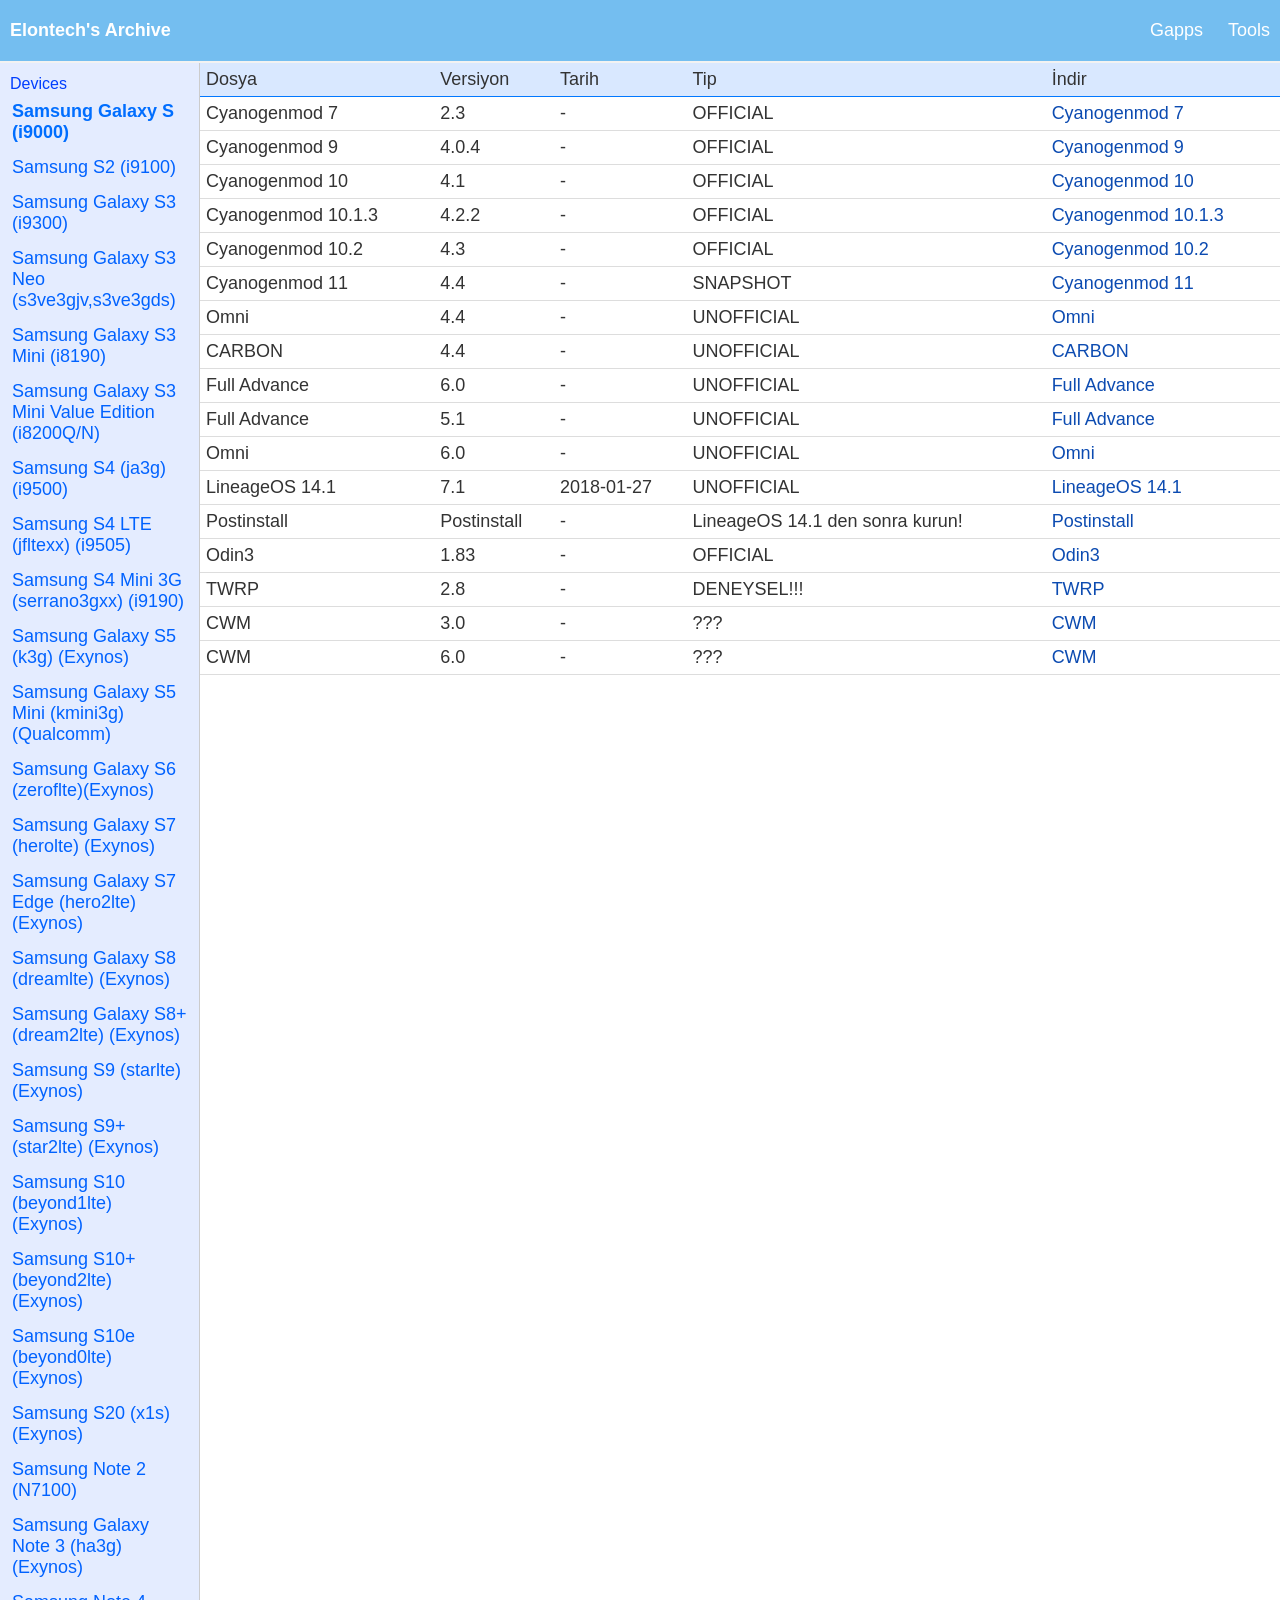
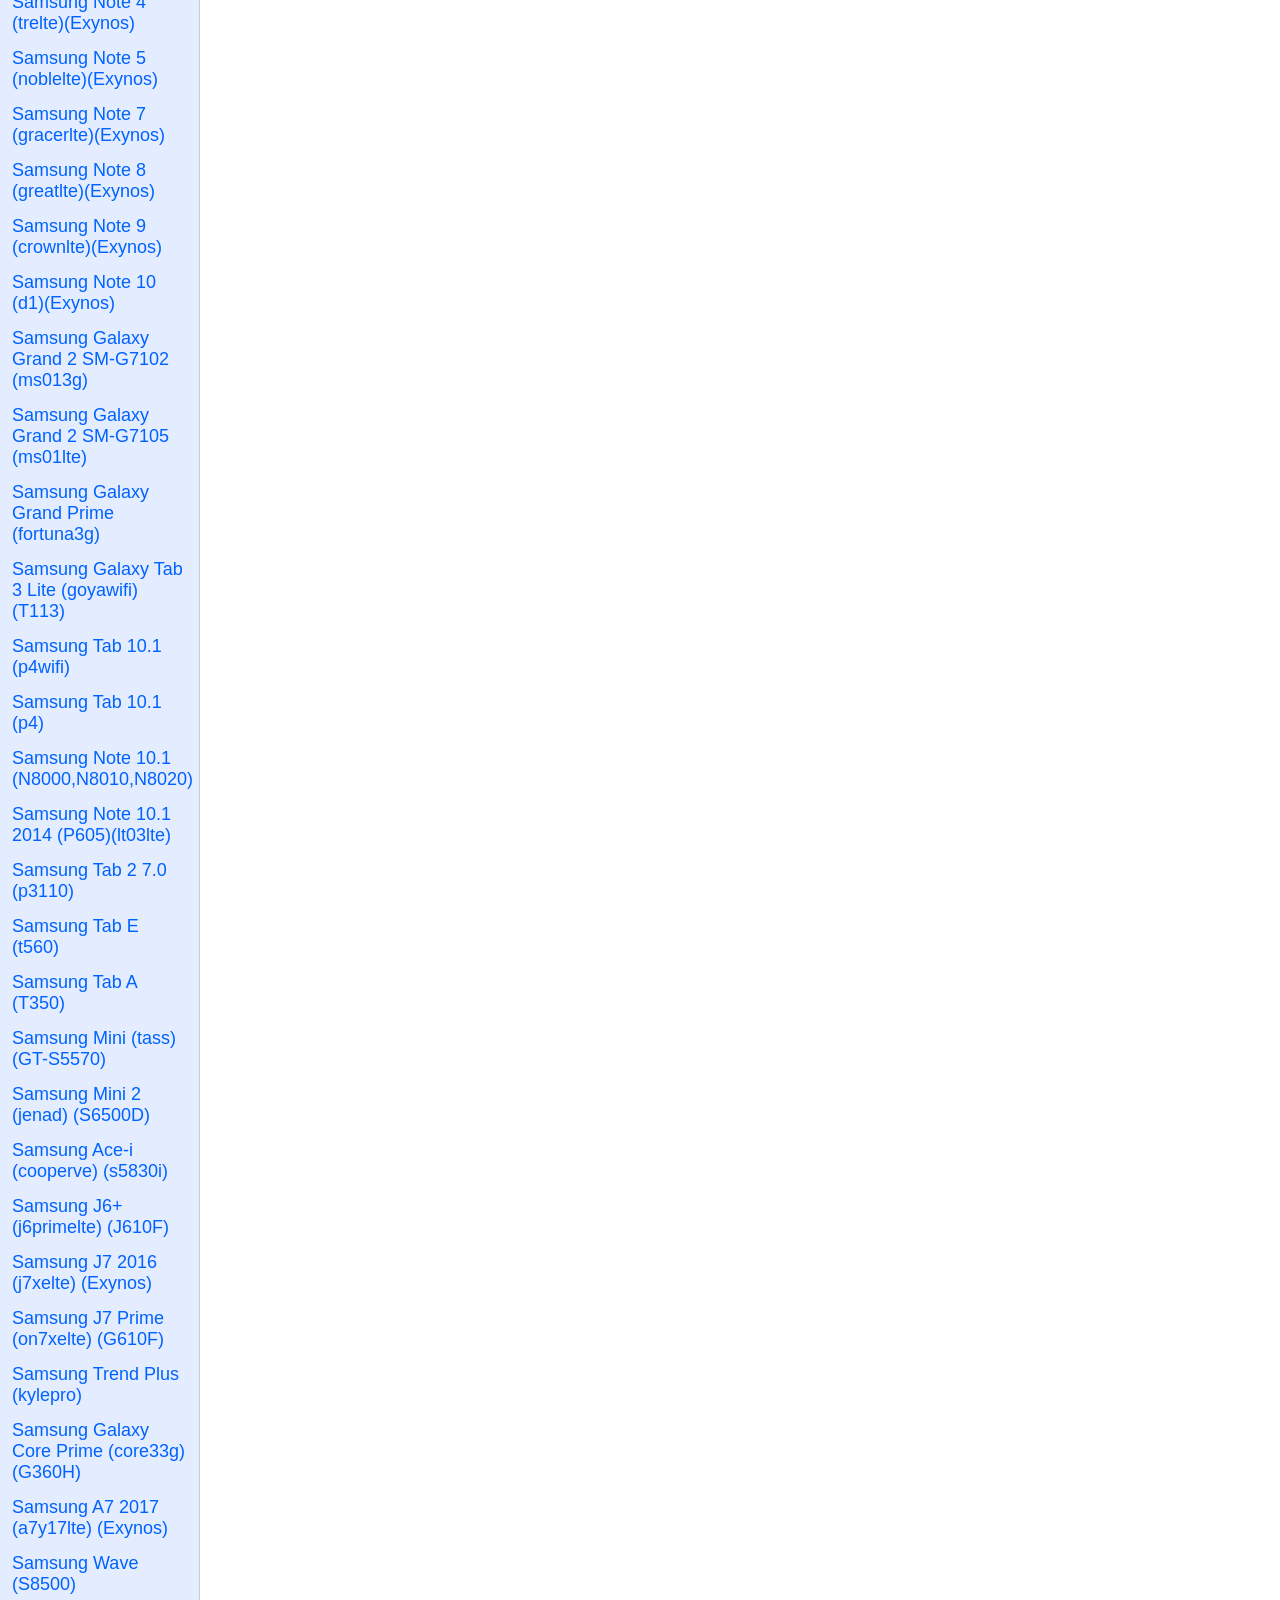
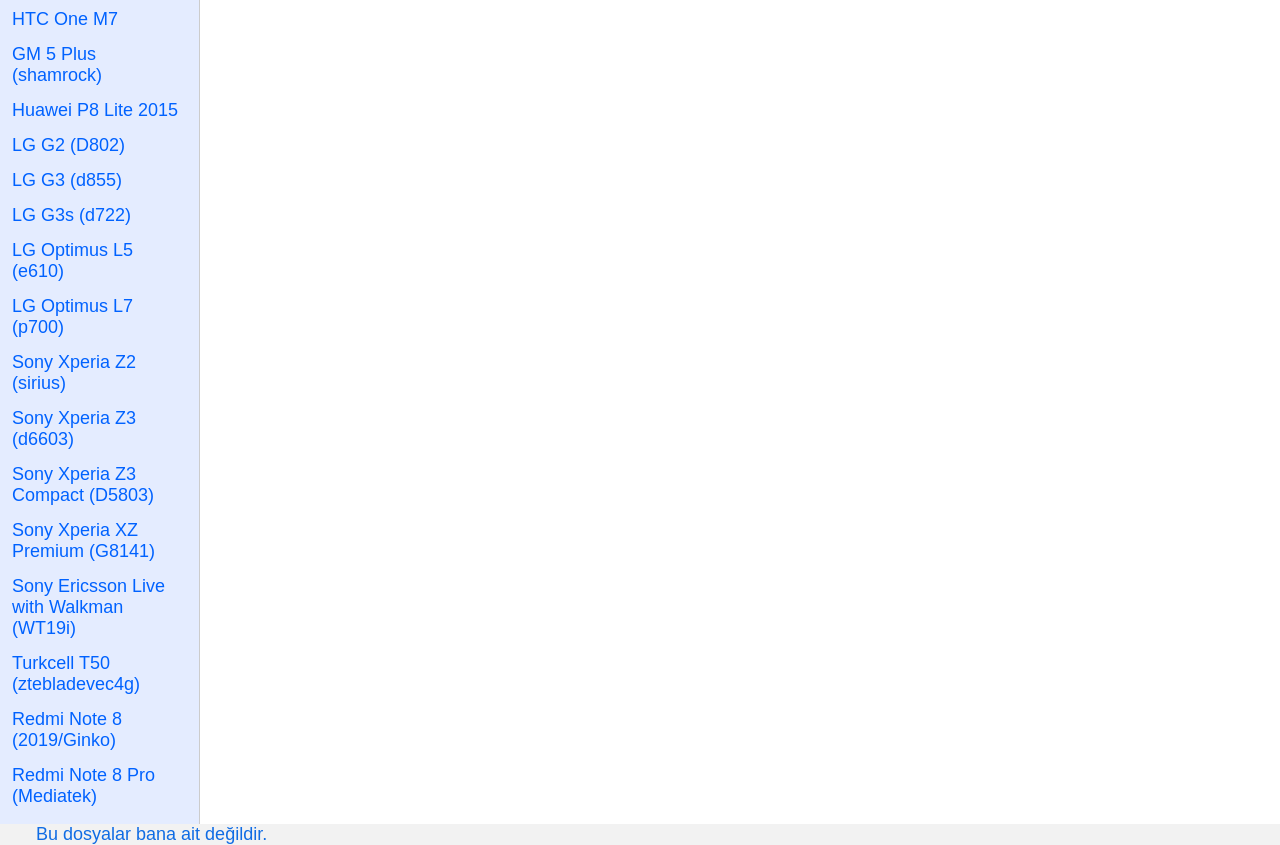
==== index.html @ 611fa275 "Add files via upload" ====
<!DOCTYPE html>
<html lang="en">
<head>
  <meta charset="UTF-8">
  <title>Elontech's archive
  </title>
  <link rel="stylesheet" href="style.css">
</head>
<body>
<style>
body {
    margin: 0;
}
* {
    margin: 0;
    padding: 0;
    box-sizing: border-box;
}
.navbar {
    top: 0;
    background: #74bef0;
    padding: 20px 10px;
    display: flex;
    justify-content: space-between;
    align-items: center;
}

.navbar a {
    color: white;
    text-decoration: none;
    margin-left: 20px;
}

.navbar a:hover {
    color: #049fec;
}

.content {
    padding: 1px;
}
</style>
</head>

<body>

<div class="navbar">
    <div><strong class="logo">Elontech's Archive</strong></div>
    <div>
        <a href="https://app.mediafire.com/folder/uhsy3rrp8yvwx">Gapps</a>
        <a href="https://app.mediafire.com/folder/s58ye2eeu71y4">Tools</a>
    </div>
</div>

<div class="content">
   
    <p style="height:0px"></p>
</div>
<div class="wrapper">

  <aside class="sidebar">
    

    <font size="3" color="#003eff">Devices</font>
    <ul id="deviceList"></ul>
  </aside>

  <main class="main">
    <table class="romtable">
      <thead>
        <tr>
          <th>Dosya</th>
          <th>Versiyon</th>
          <th>Tarih</th>
          <th>Tip</th>
          <th>İndir</th>
          
        </tr>
        
      </thead>
      <tbody id="romTable"></tbody>
      
    </table>
      
  </main>

</div>
<p style="margin-left: 2em; color: rgb(16, 108, 228);">Bu dosyalar bana ait değildir.</p>
<script src="data.js"></script>
<script src="script.js"></script>


</body>

</html>
---- style.css ----
body {
  margin: 0;
  background: #f2f2f2;
  font-family: s BlinkMacSystemFont, 'Segoe UI', Roboto, Oxygen, Ubuntu, Cantarell, 'Open Sans', 'Helvetica Neue', sans-serif, sans-serif;
  font-size: 18px;
  color: #333;
}

.logo {
    color: #ffffff;   /* istediğin renk */
}

.wrapper {
  display: flex;
  min-height: 122vh;
}

.sidebar {
  width: 200px;
  background: #e4ecff;
  border-right: 1px solid #ccc;
  padding: 10px;
}

.sidebar-title {
  font-size: 14px;
  font-weight: bold;
  margin-bottom: 15px;
  color: #444;
}

.sidebar ul {
  list-style: none;
  padding: 0;
  margin: 0;
}

.sidebar li {
  padding: 7px 2px;
  cursor: pointer;
  color: #0062ff;
}

.sidebar li:hover {
  text-decoration: underline;
}

.sidebar li.active {
  font-weight: bold;
  color: #006eff;
}

.main {
  flex: 122;
  padding: 0px;
  background: #fff;
}

.romtable {
  width: 100%;
  border-collapse: collapse;
}


.romtable th {
  background: #d9e8ff;
  font-weight: normal;
  text-align: left;
  padding: 6px;
  border-bottom: 1px solid #0278ff;
}

.romtable td {
  padding: 6px;
  border-bottom: 1px solid #ddd;
  vertical-align: top;
}

.download {
  color: #0c4bb1;
  text-decoration: none;
}

.download:hover {
  text-decoration: underline;
}
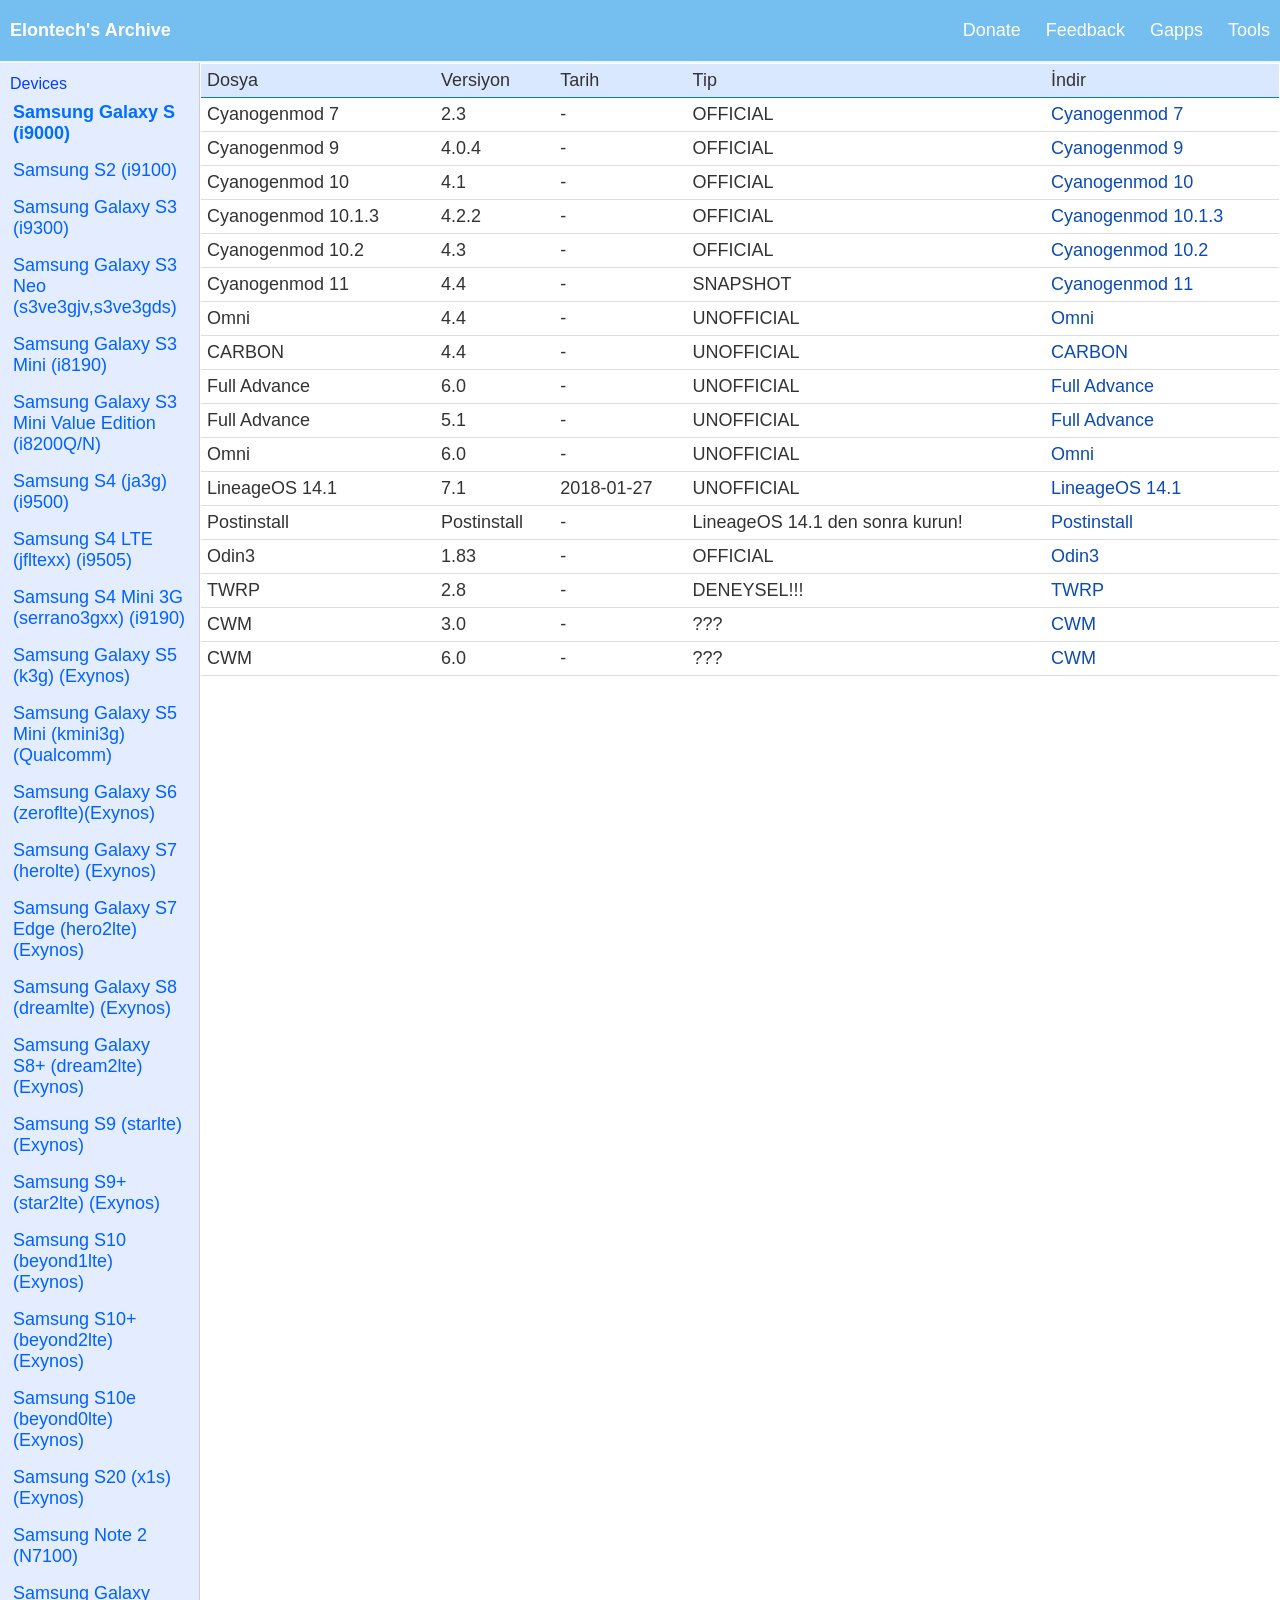
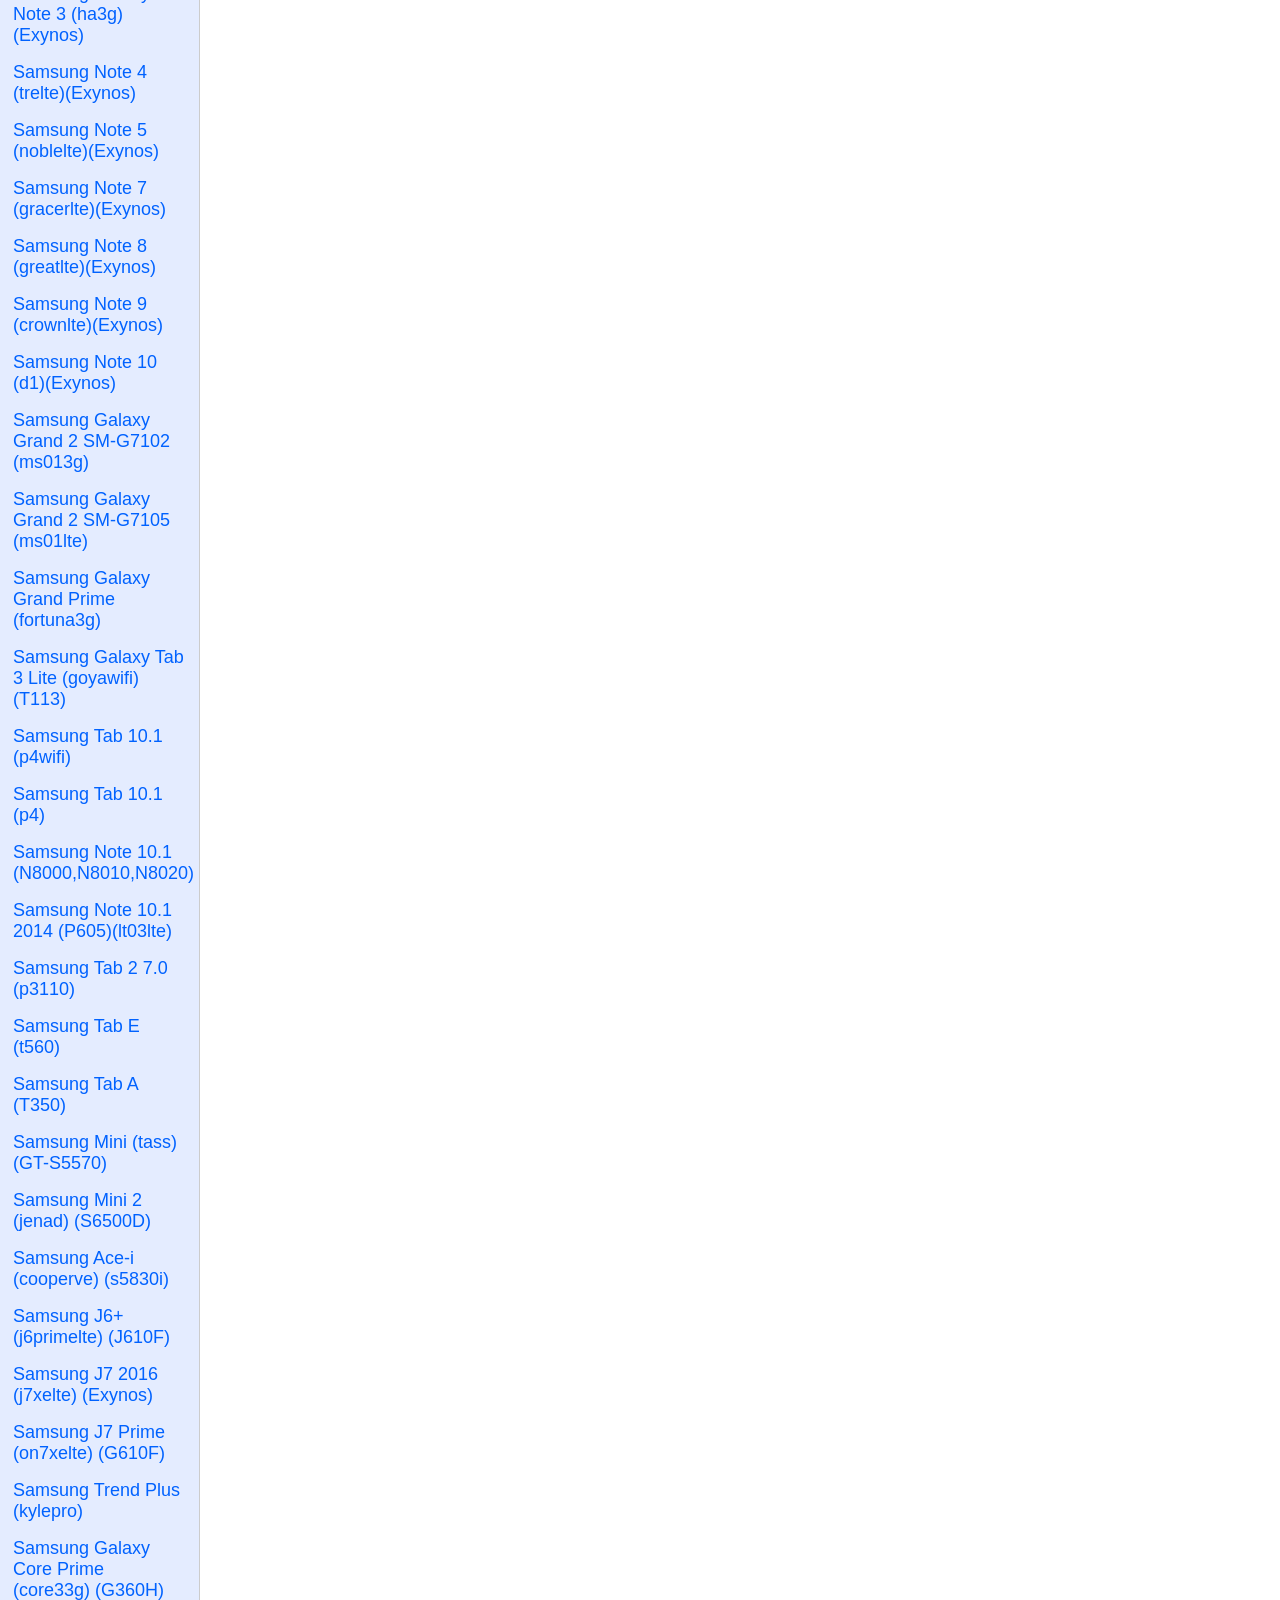
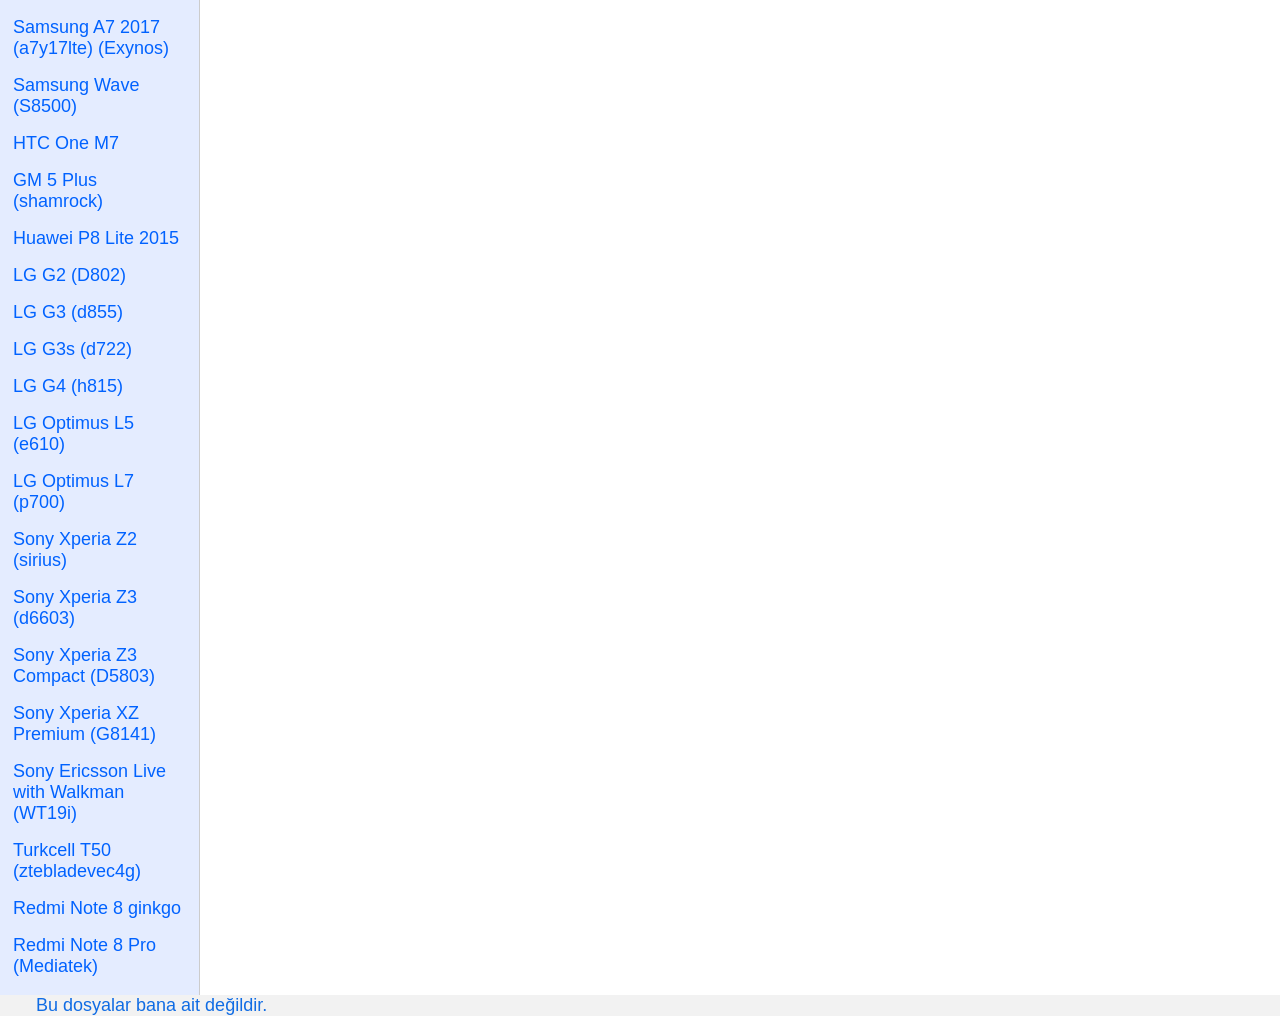
==== commit 6b5aef6b: "Add files via upload" ====
--- a/index.html
+++ b/index.html
@@ -46,6 +46,8 @@
 <div class="navbar">
     <div><strong class="logo">Elontech's Archive</strong></div>
     <div>
+        <a href="https://buymeacoffee.com/tmmbakke">Donate</a>
+        <a href="direct.html">Feedback</a>
         <a href="https://app.mediafire.com/folder/uhsy3rrp8yvwx">Gapps</a>
         <a href="https://app.mediafire.com/folder/s58ye2eeu71y4">Tools</a>
     </div>
--- a/style.css
+++ b/style.css
@@ -36,10 +36,11 @@
 }
 
 .sidebar li {
-  padding: 7px 2px;
+  padding: 8px 3px;
   cursor: pointer;
   color: #0062ff;
 }
+
 
 .sidebar li:hover {
   text-decoration: underline;
@@ -52,7 +53,7 @@
 
 .main {
   flex: 122;
-  padding: 0px;
+  padding: 1px;
   background: #fff;
 }
 
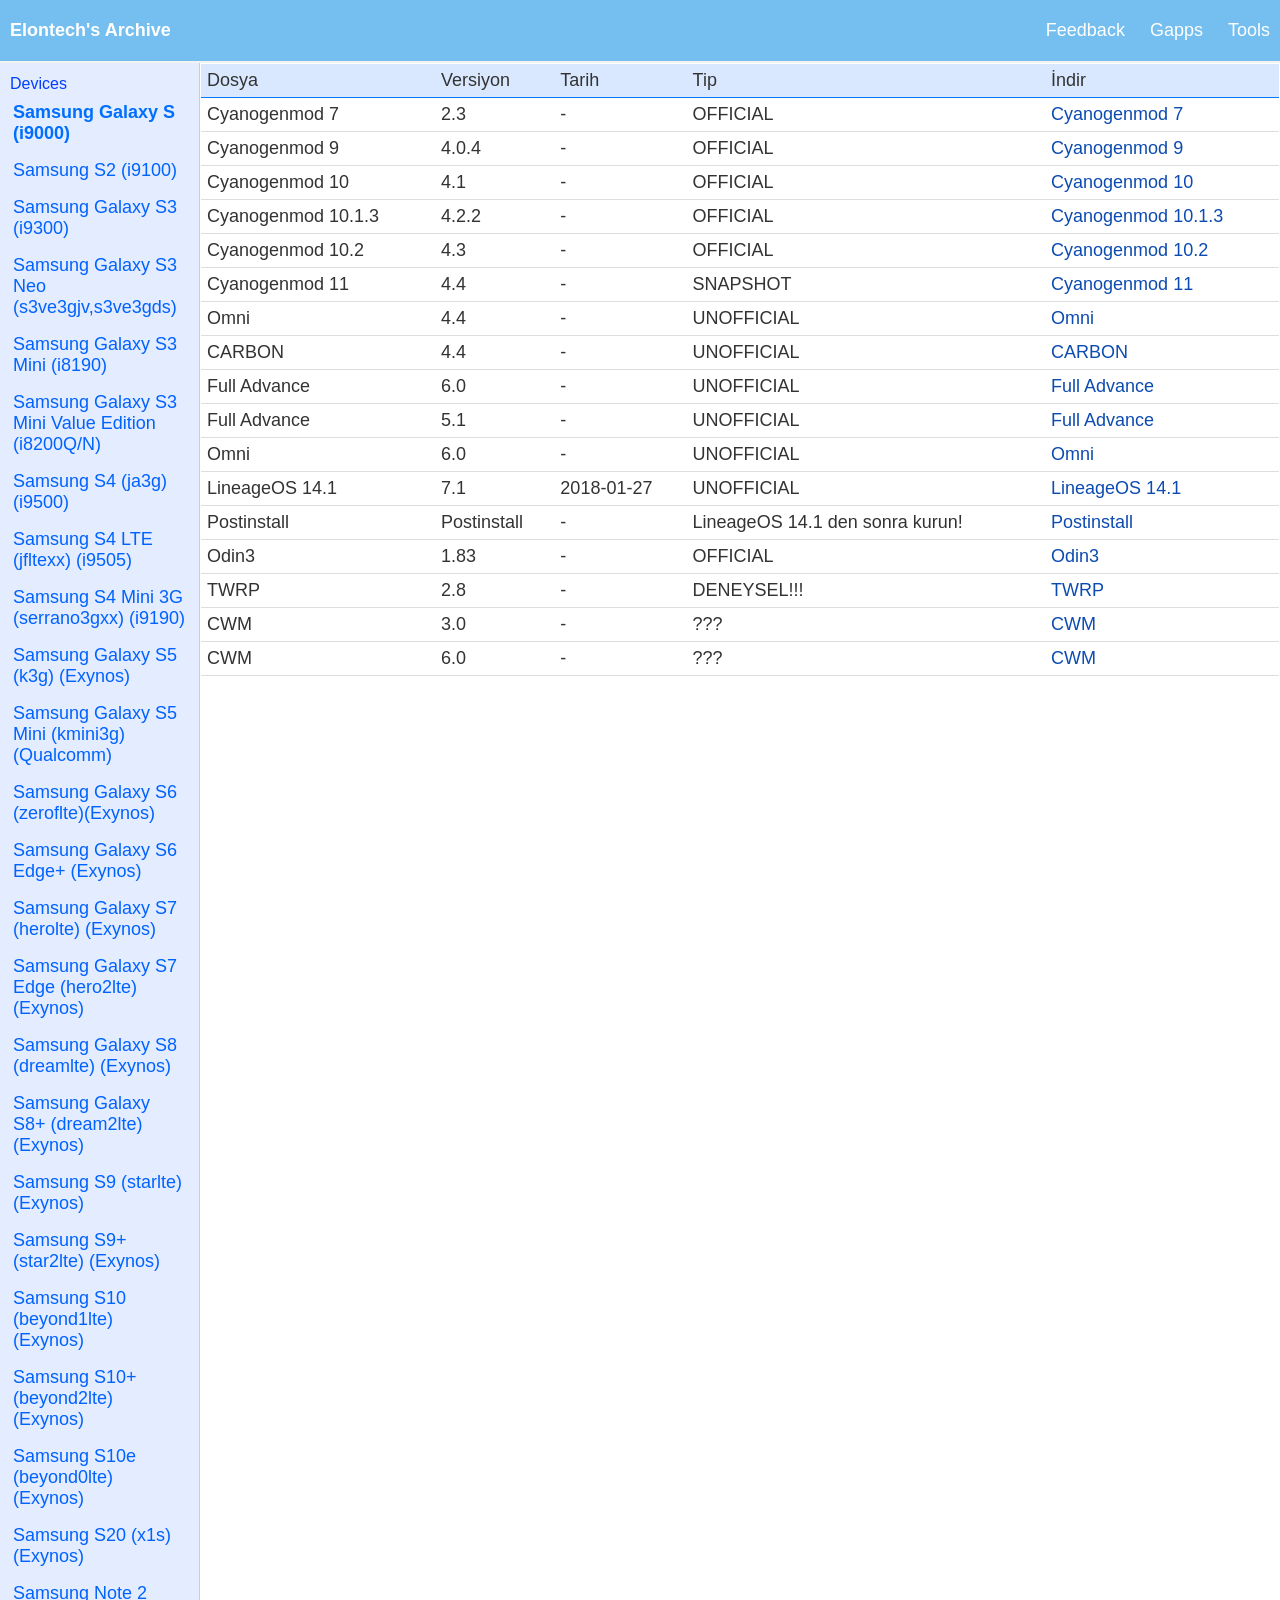
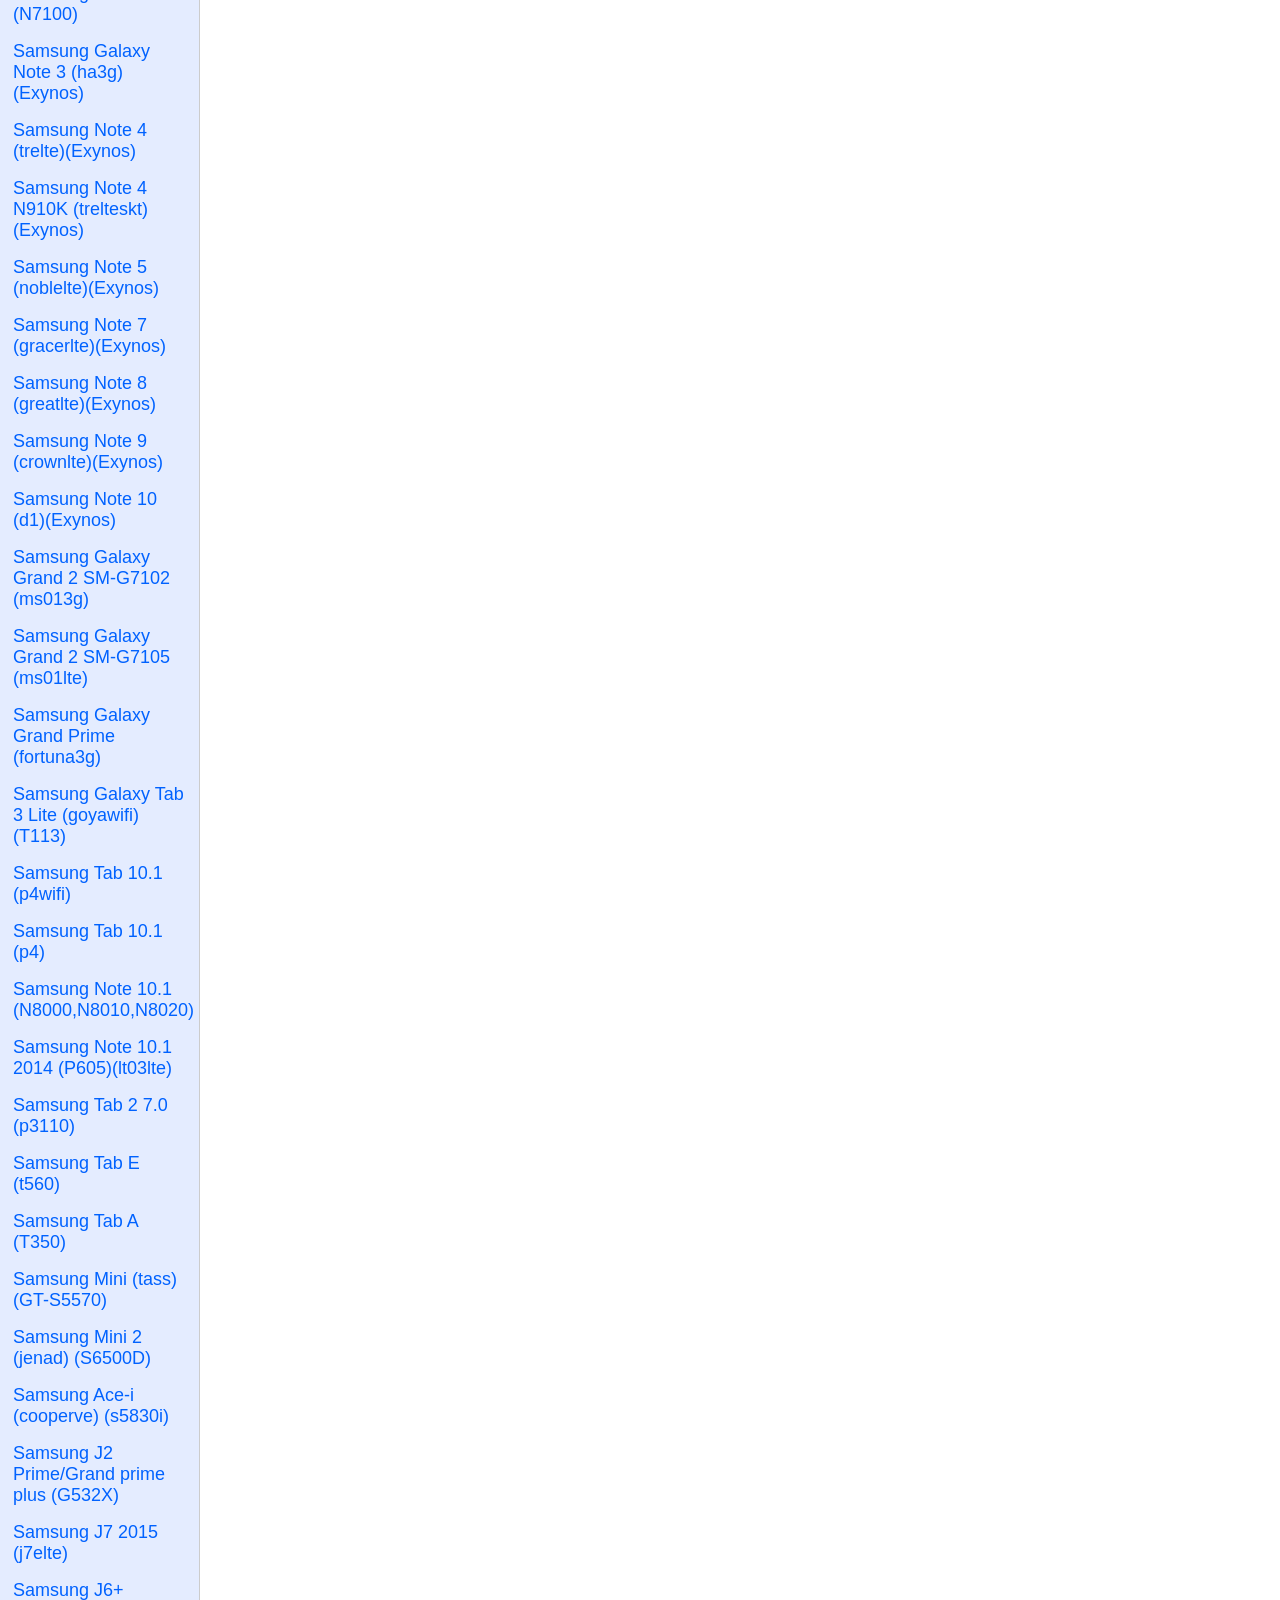
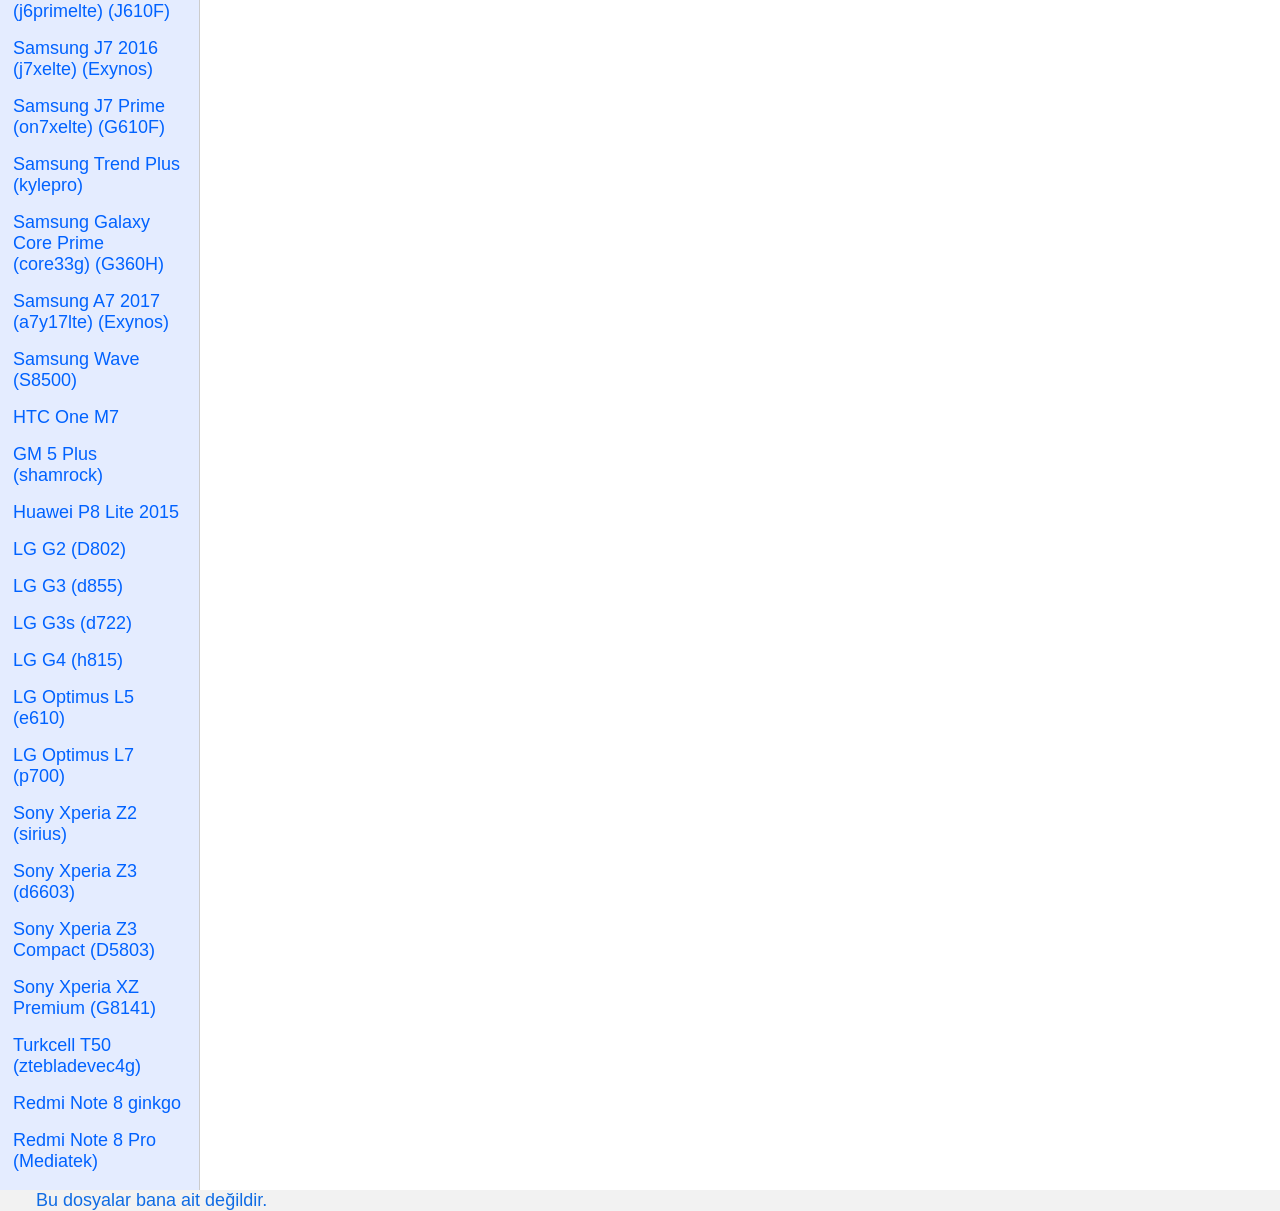
==== commit d986bea7: "Add files via upload" ====
--- a/index.html
+++ b/index.html
@@ -46,7 +46,6 @@
 <div class="navbar">
     <div><strong class="logo">Elontech's Archive</strong></div>
     <div>
-        <a href="https://buymeacoffee.com/tmmbakke">Donate</a>
         <a href="direct.html">Feedback</a>
         <a href="https://app.mediafire.com/folder/uhsy3rrp8yvwx">Gapps</a>
         <a href="https://app.mediafire.com/folder/s58ye2eeu71y4">Tools</a>
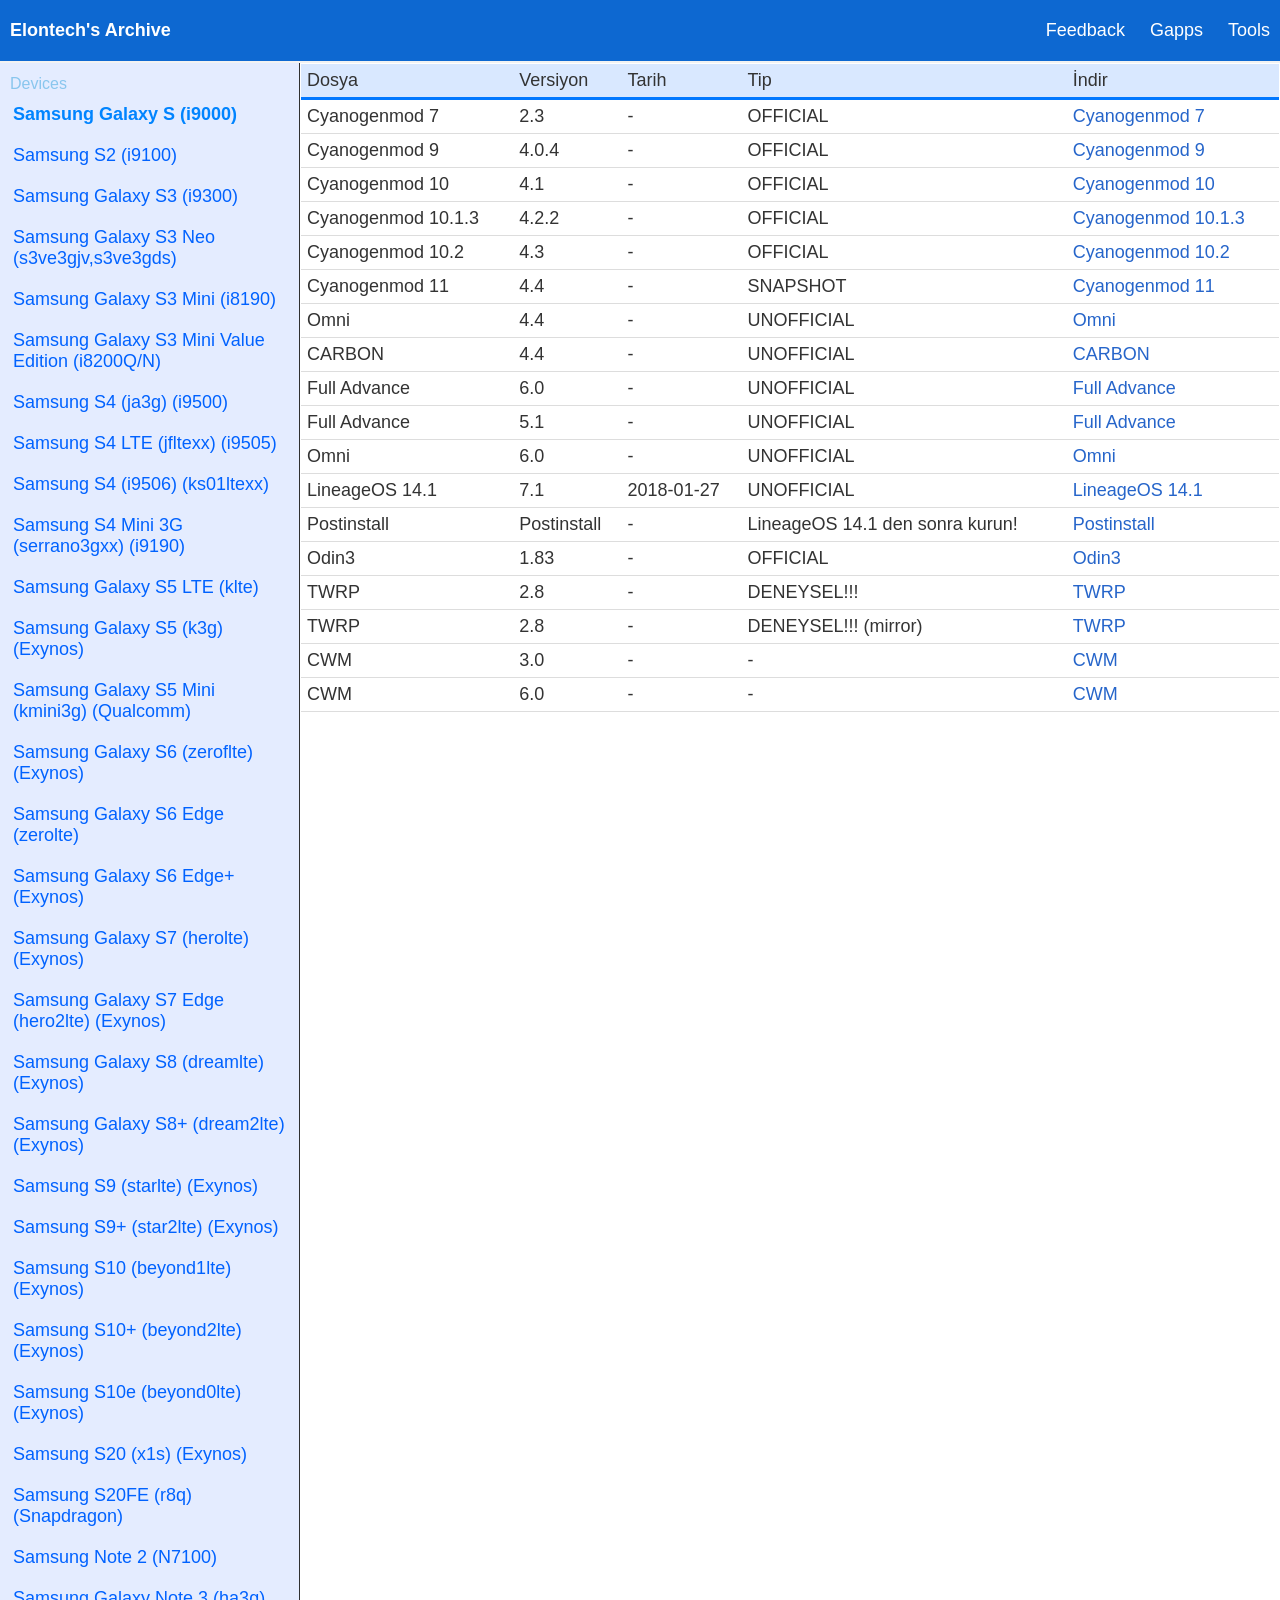
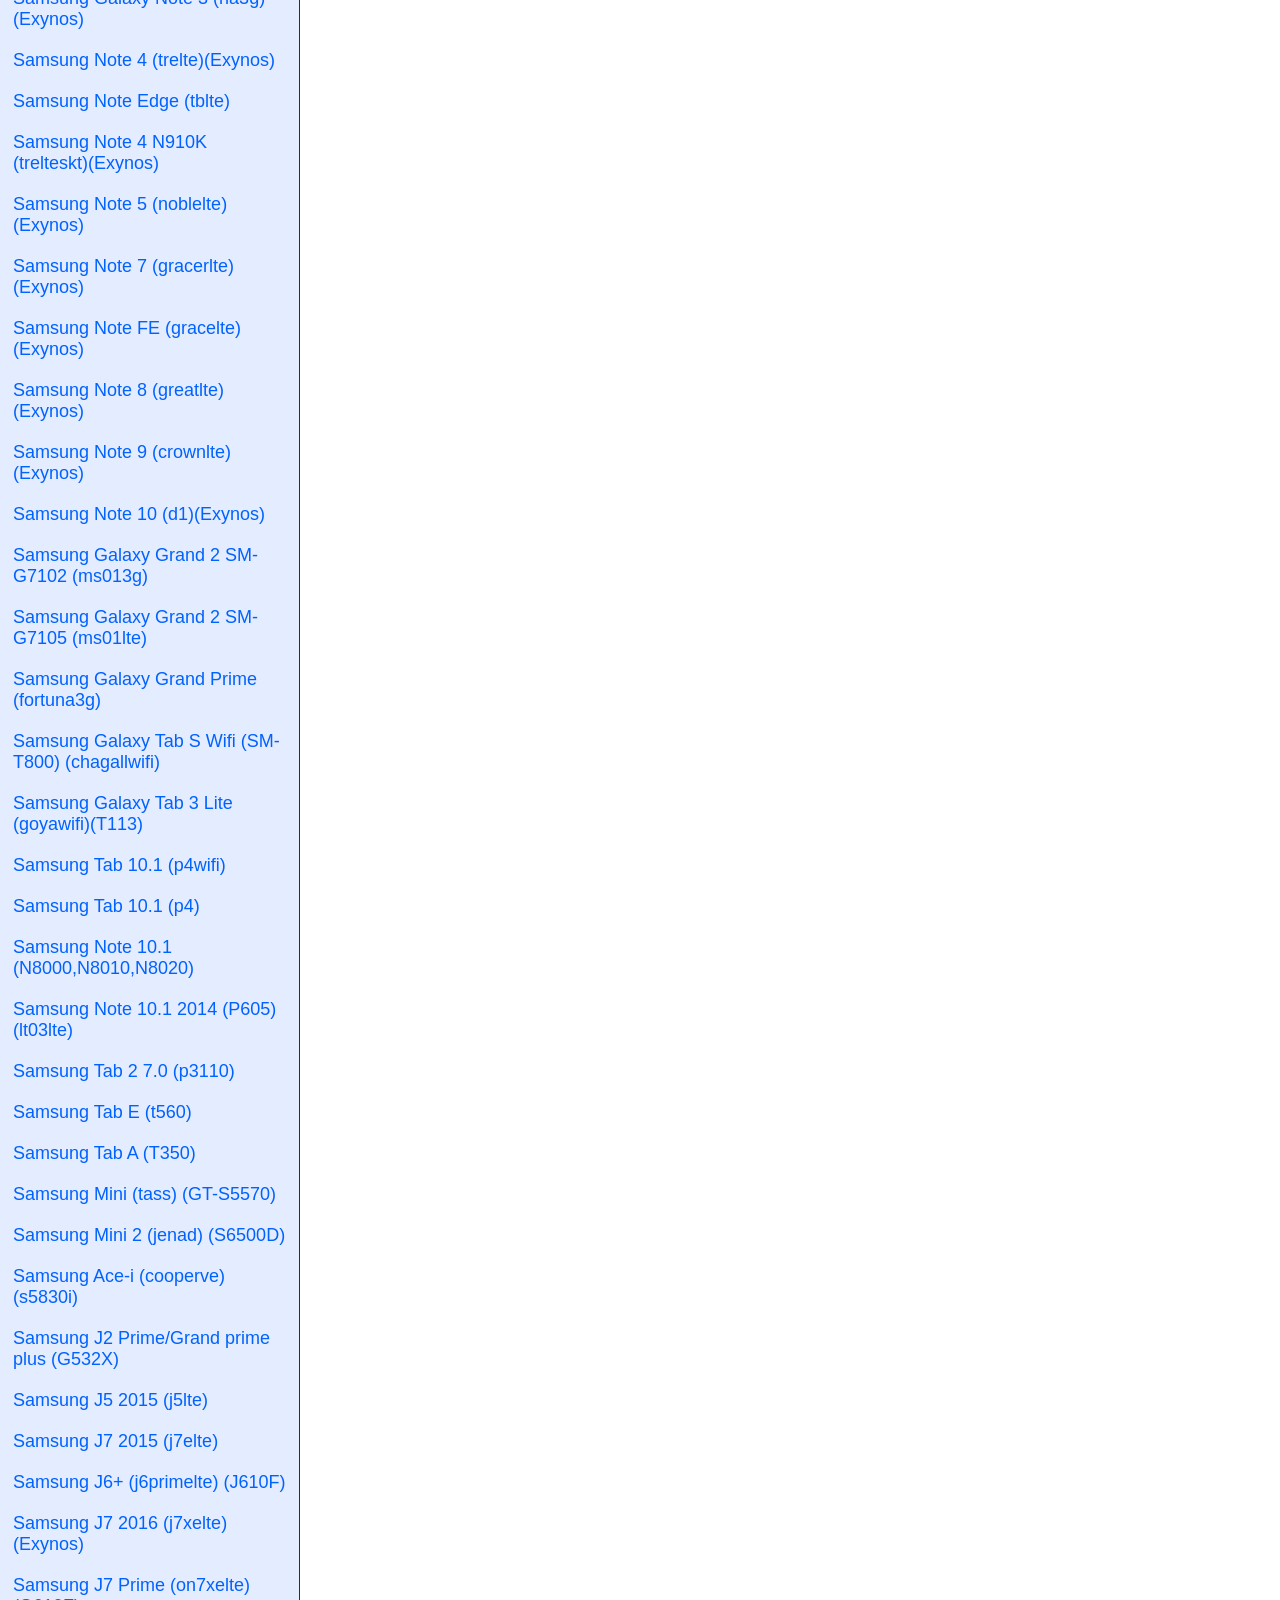
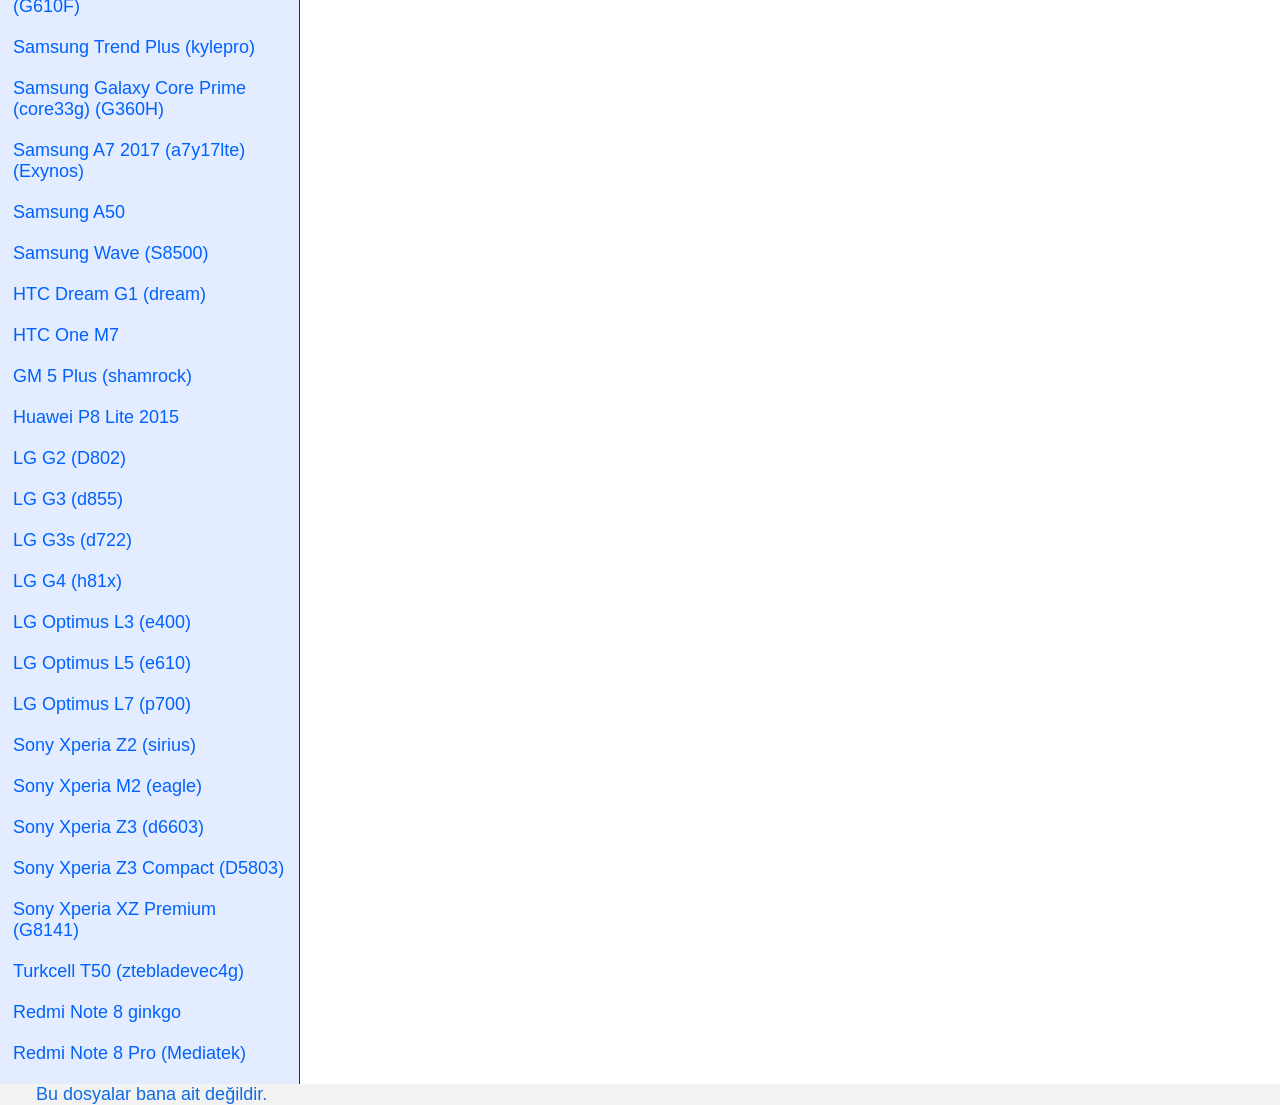
==== commit eaeac66e: "Add files via upload" ====
--- a/index.html
+++ b/index.html
@@ -18,7 +18,7 @@
 }
 .navbar {
     top: 0;
-    background: #74bef0;
+    background: #0d68d1;
     padding: 20px 10px;
     display: flex;
     justify-content: space-between;
@@ -49,6 +49,7 @@
         <a href="direct.html">Feedback</a>
         <a href="https://app.mediafire.com/folder/uhsy3rrp8yvwx">Gapps</a>
         <a href="https://app.mediafire.com/folder/s58ye2eeu71y4">Tools</a>
+        
     </div>
 </div>
 
@@ -61,7 +62,8 @@
   <aside class="sidebar">
     
 
-    <font size="3" color="#003eff">Devices</font>
+    <font size="3" color="89hC6vee">Devices</font>
+
     <ul id="deviceList"></ul>
   </aside>
 
--- a/style.css
+++ b/style.css
@@ -1,13 +1,27 @@
+:root {
+  --bg-color: #f2f2f2;
+  --text-color: #333;
+  --sidebar-bg: #e4ecff;
+  --sidebar-text: #0062ff;
+  --sidebar-title: #444;
+  --main-bg: #fff;
+  --table-header-bg: #d9e8ff;
+  --table-border-color: #0278ff;
+  --table-row-border: #ddd;
+  --download-color: #2665ca;
+  --logo-color: #ffffff;
+}
+
 body {
   margin: 0;
-  background: #f2f2f2;
-  font-family: s BlinkMacSystemFont, 'Segoe UI', Roboto, Oxygen, Ubuntu, Cantarell, 'Open Sans', 'Helvetica Neue', sans-serif, sans-serif;
+  background: var(--bg-color);
+  font-family: BlinkMacSystemFont, 'Segoe UI', Roboto, Oxygen, Ubuntu, Cantarell, 'Open Sans', 'Helvetica Neue', sans-serif;
   font-size: 18px;
-  color: #333;
+  color: var(--text-color);
 }
 
 .logo {
-    color: #ffffff;   /* istediğin renk */
+  color: var(--logo-color);
 }
 
 .wrapper {
@@ -16,9 +30,9 @@
 }
 
 .sidebar {
-  width: 200px;
-  background: #e4ecff;
-  border-right: 1px solid #ccc;
+  width: 300px;
+  background: var(--sidebar-bg);
+  border-right: 1px solid #303030;
   padding: 10px;
 }
 
@@ -26,7 +40,7 @@
   font-size: 14px;
   font-weight: bold;
   margin-bottom: 15px;
-  color: #444;
+  color: var(--sidebar-title);
 }
 
 .sidebar ul {
@@ -36,11 +50,10 @@
 }
 
 .sidebar li {
-  padding: 8px 3px;
+  padding: 10px 3px;
   cursor: pointer;
-  color: #0062ff;
+  color: var(--sidebar-text);
 }
-
 
 .sidebar li:hover {
   text-decoration: underline;
@@ -48,13 +61,13 @@
 
 .sidebar li.active {
   font-weight: bold;
-  color: #006eff;
+  color: #0084ff;
 }
 
 .main {
-  flex: 122;
+  flex: 1;
   padding: 1px;
-  background: #fff;
+  background: var(--main-bg);
 }
 
 .romtable {
@@ -62,26 +75,74 @@
   border-collapse: collapse;
 }
 
-
 .romtable th {
-  background: #d9e8ff;
+  background: var(--table-header-bg);
   font-weight: normal;
   text-align: left;
   padding: 6px;
-  border-bottom: 1px solid #0278ff;
+  border-bottom: 3px solid var(--table-border-color);
 }
 
 .romtable td {
   padding: 6px;
-  border-bottom: 1px solid #ddd;
+  border-bottom: 1px solid var(--table-row-border);
   vertical-align: top;
 }
 
 .download {
-  color: #0c4bb1;
+  color: var(--download-color);
   text-decoration: none;
 }
 
 .download:hover {
   text-decoration: underline;
 }
+
+body.dark {
+  --bg-color: #121212;
+  --text-color: #e0e0e0;
+  --sidebar-bg: #1e1e1e;
+  --sidebar-text: #82aaff;
+  --sidebar-title: #cccccc;
+  --main-bg: #000000;
+  --table-header-bg: #2a2a2a;
+  --table-border-color: #3a3a3a;
+  --table-row-border: #333333;
+  --download-color: #74c0fc;
+  --logo-color: #ffffff;
+}
+
+.nav-links {
+    display: flex;
+    align-items: center;
+}
+
+.dark-toggle {
+    margin-left: 15px;
+    padding: 5px 10px;
+    border: none;
+    background: transparent;
+    color: var(--navbar-link);
+    font-size: 18px;
+    cursor: pointer;
+}
+
+.dark-toggle:hover {
+    color: var(--navbar-link-hover);
+}
+
+@media (prefers-color-scheme: dark) {
+  body:not(.dark) {
+    --bg-color: #121212;
+    --text-color: #e0e0e0;
+    --sidebar-bg: #1e1e1e;
+    --sidebar-text: #61b3ff;
+    --sidebar-title: #cccccc;
+    --main-bg: #1a1a1a;
+    --table-header-bg: #242424;
+    --table-border-color: #3a3a3a;
+    --table-row-border: #333333;
+    --download-color: #74c0fc;
+    --logo-color: #ffffff;
+  }
+}
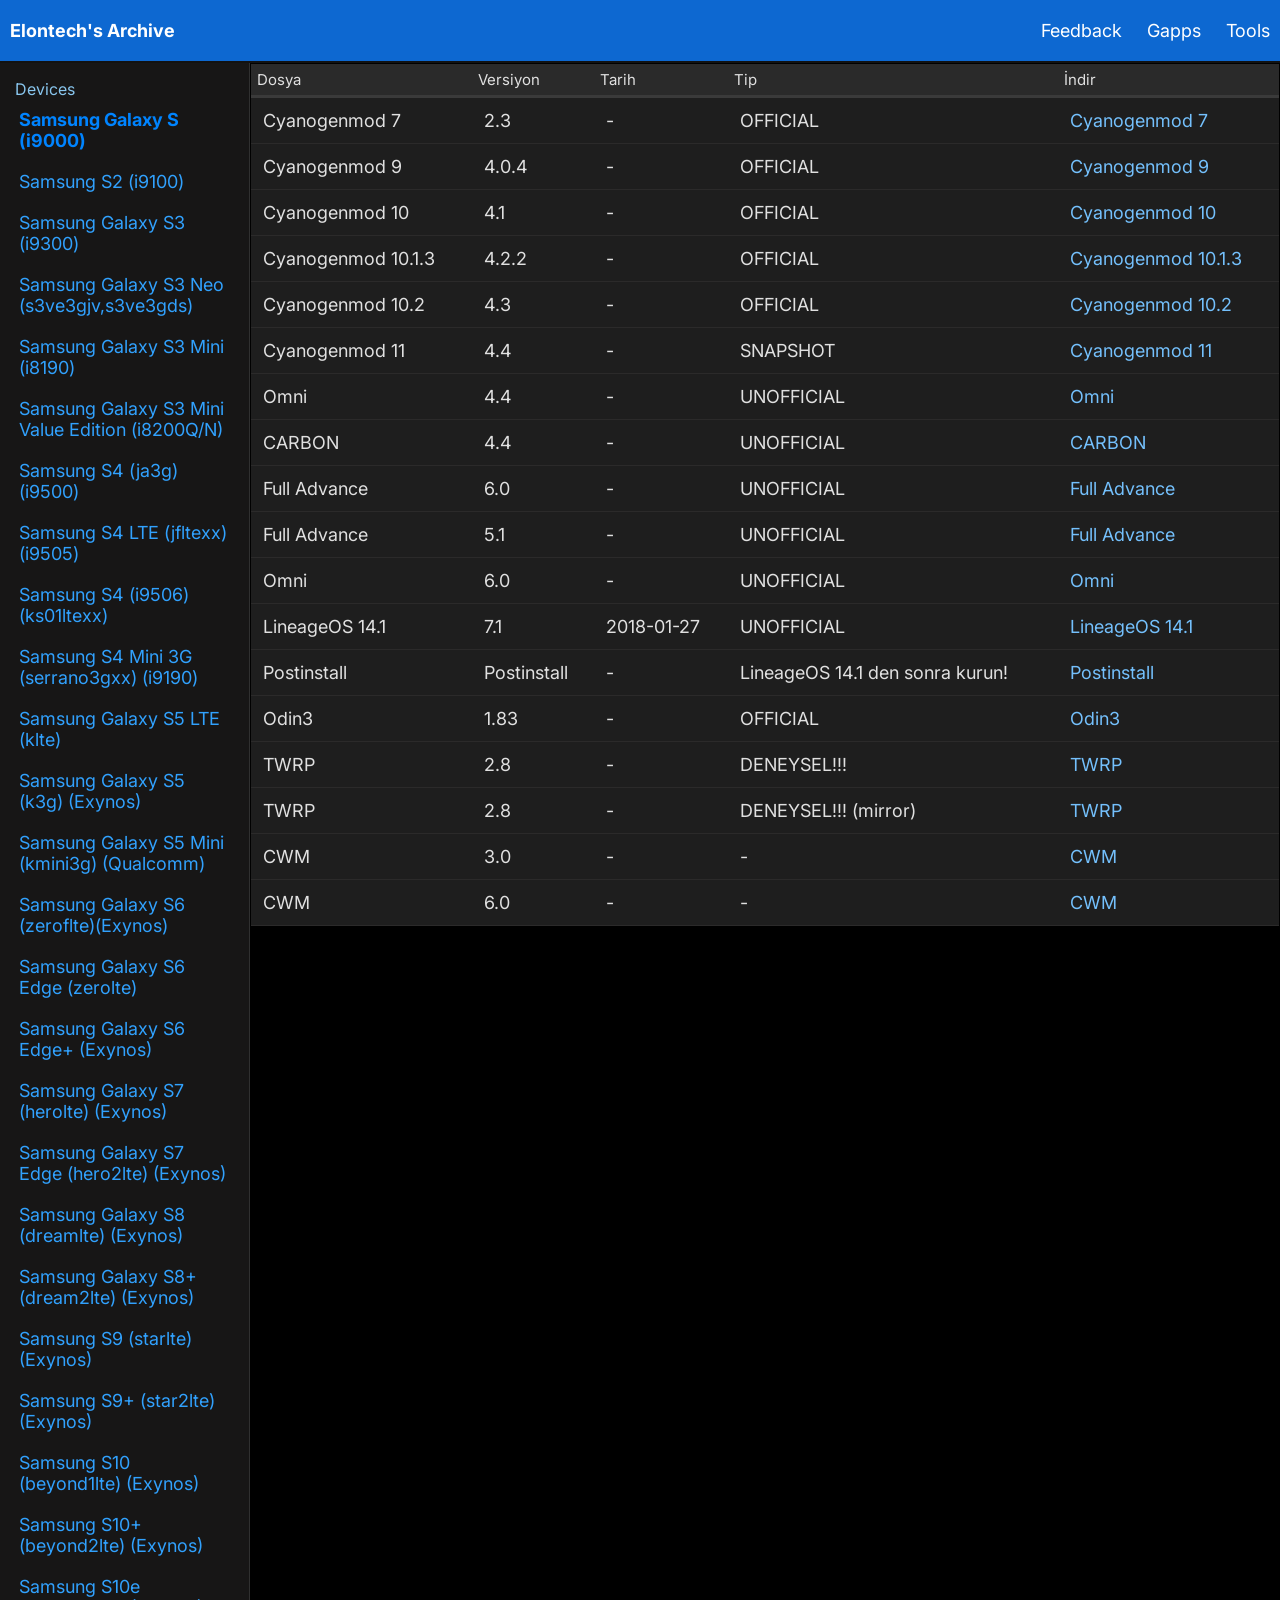
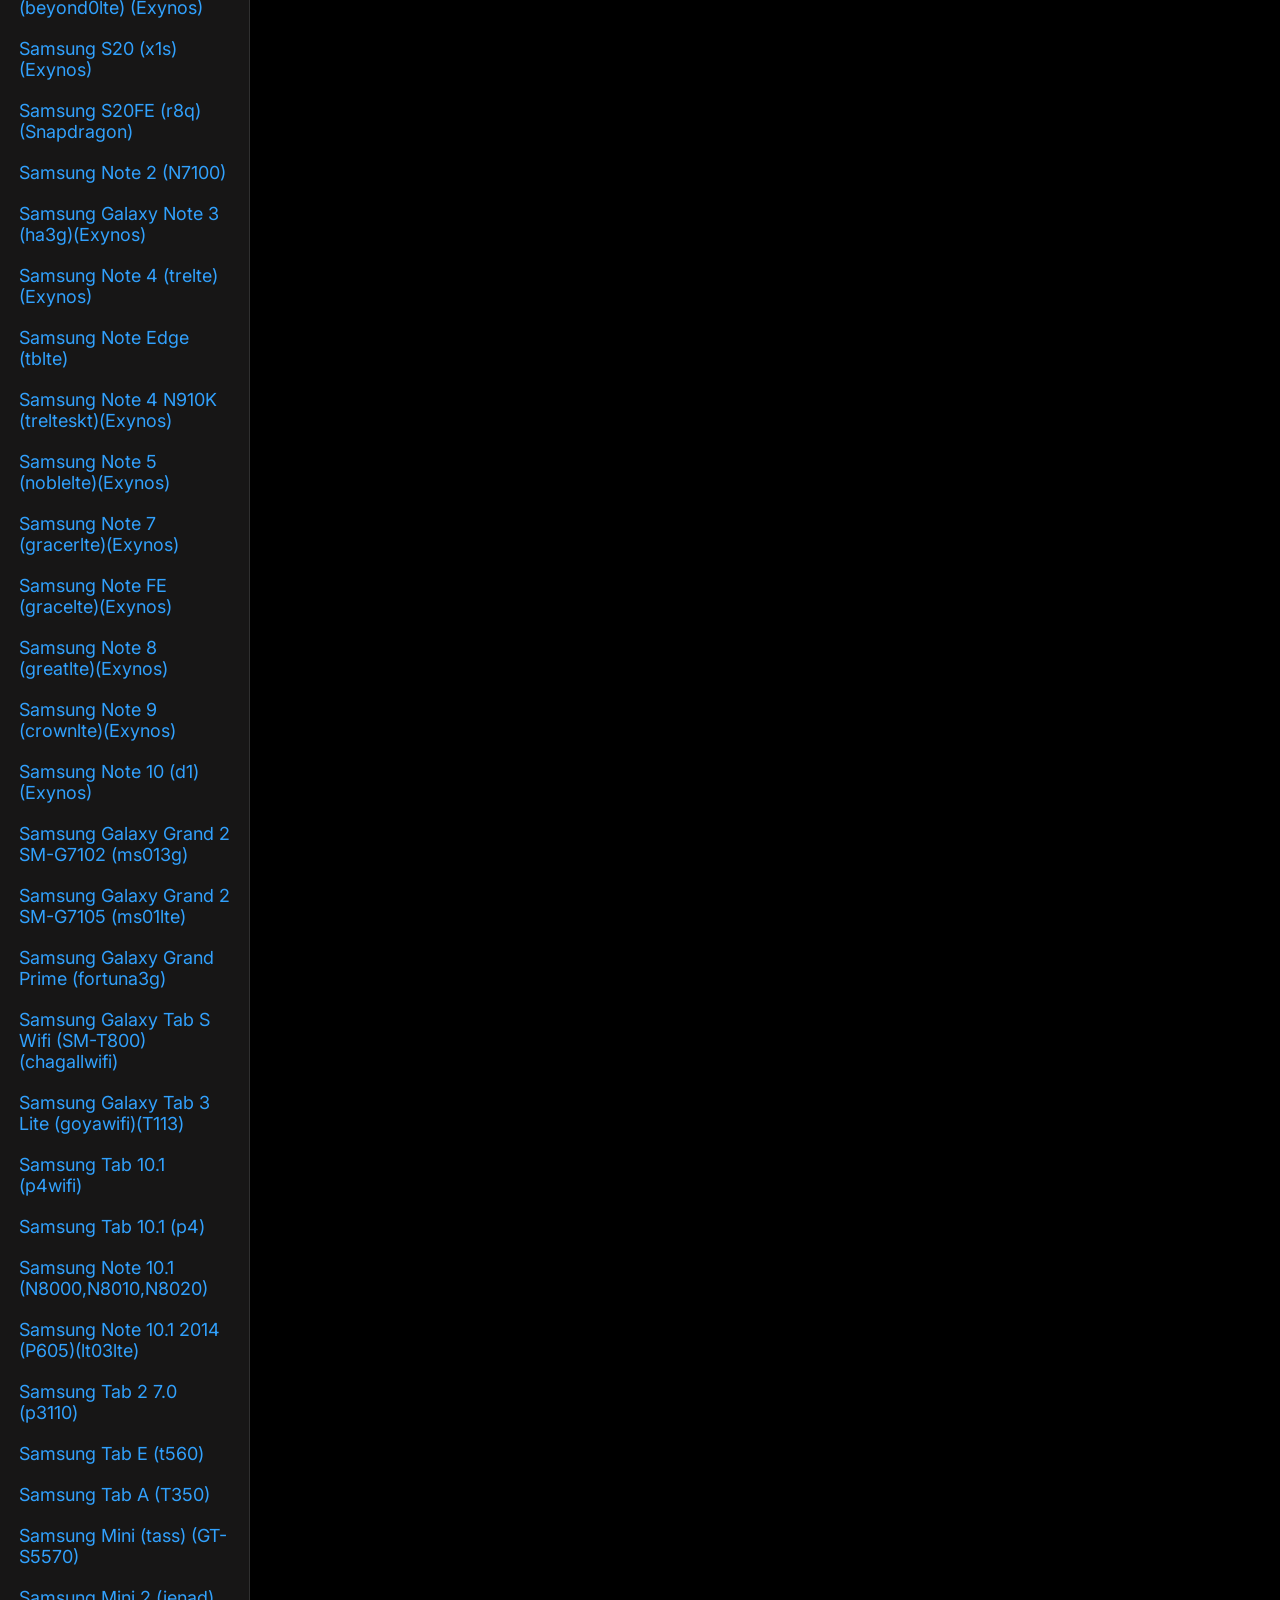
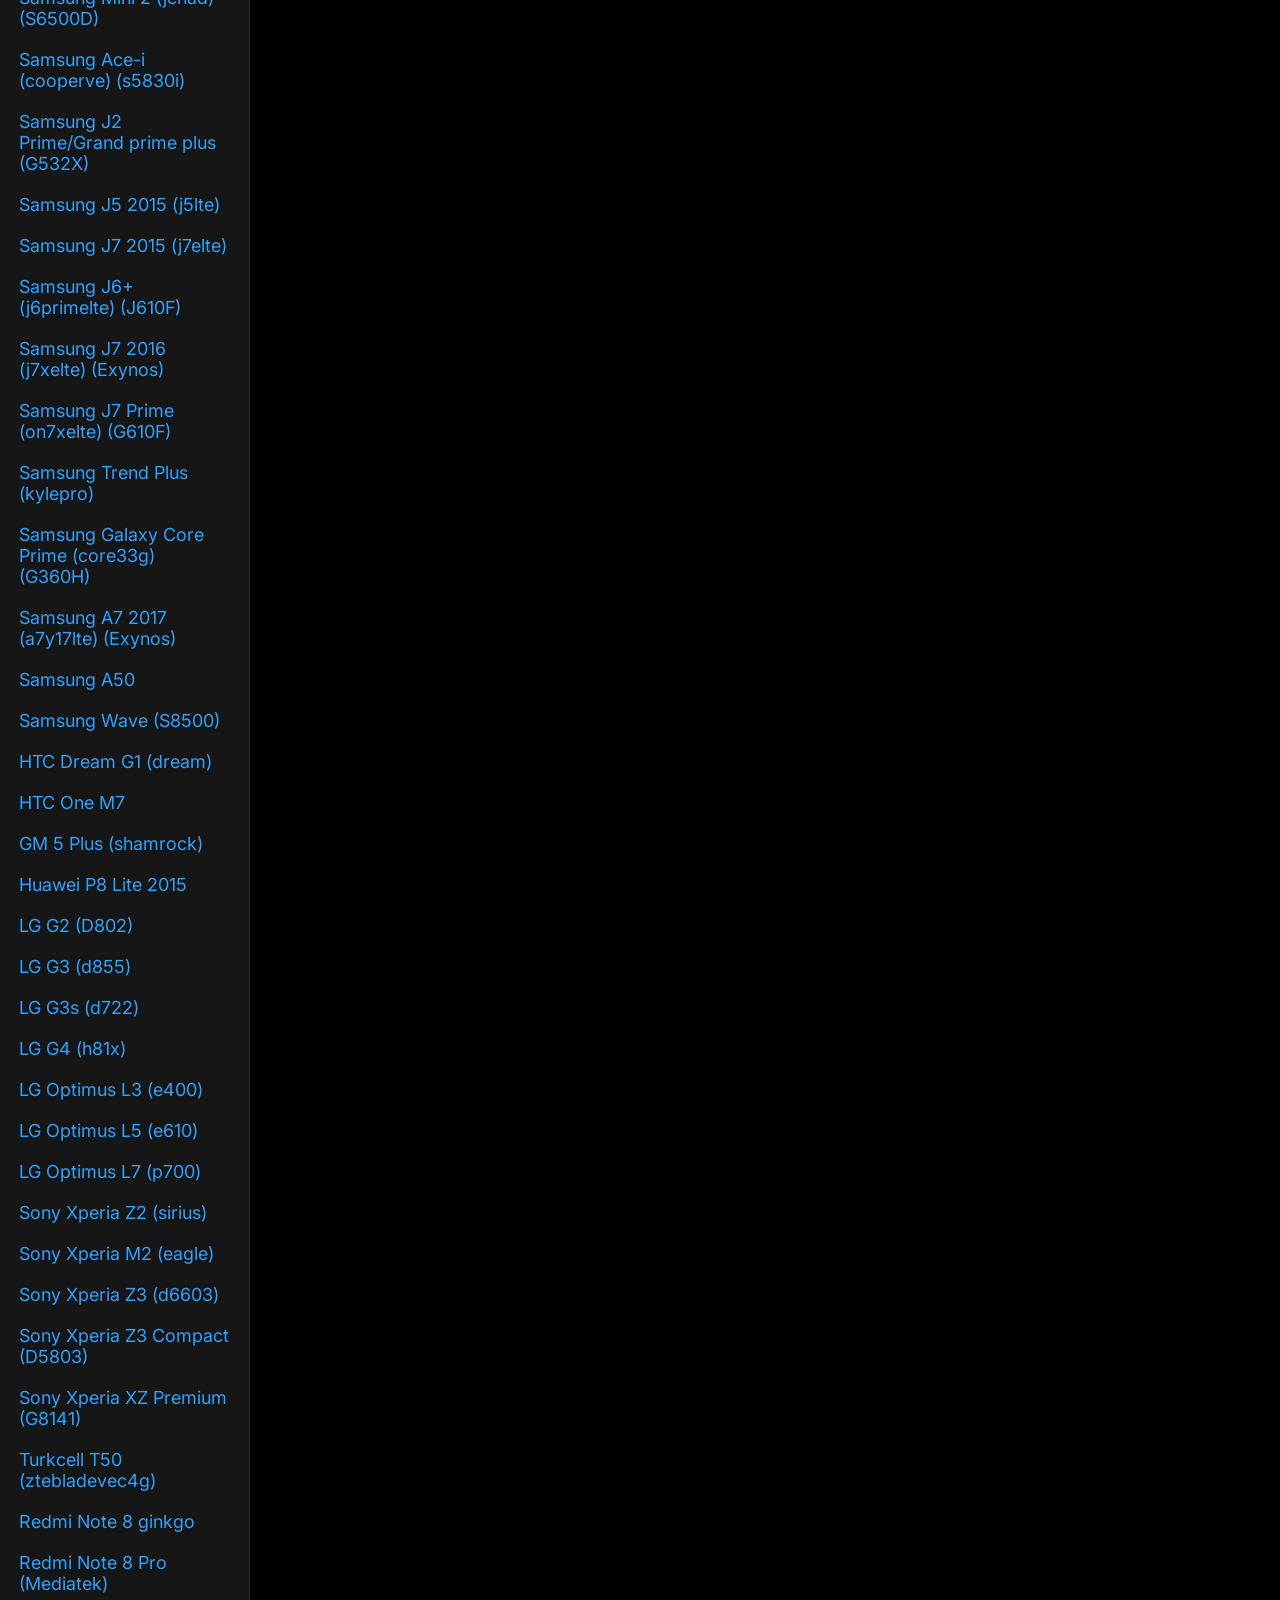
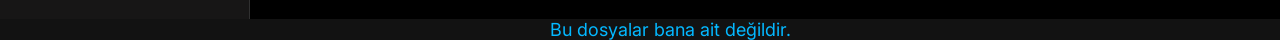
==== commit a2391187: "Add files via upload" ====
--- a/index.html
+++ b/index.html
@@ -6,7 +6,8 @@
   </title>
   <link rel="stylesheet" href="style.css">
 </head>
-<body>
+<body class="dark">
+
 <style>
 body {
     margin: 0;
@@ -39,6 +40,7 @@
     padding: 1px;
 }
 </style>
+<link href="https://fonts.googleapis.com/css2?family=Inter:wght@300;400;500;600;700&display=swap" rel="stylesheet">
 </head>
 
 <body>
@@ -87,7 +89,7 @@
   </main>
 
 </div>
-<p style="margin-left: 2em; color: rgb(16, 108, 228);">Bu dosyalar bana ait değildir.</p>
+<p style="margin-left: 43%; color: rgb(4, 184, 255);">Bu dosyalar bana ait değildir.</p>
 <script src="data.js"></script>
 <script src="script.js"></script>
 
--- a/style.css
+++ b/style.css
@@ -15,7 +15,7 @@
 body {
   margin: 0;
   background: var(--bg-color);
-  font-family: BlinkMacSystemFont, 'Segoe UI', Roboto, Oxygen, Ubuntu, Cantarell, 'Open Sans', 'Helvetica Neue', sans-serif;
+  font-family: 'Inter', sans-serif;
   font-size: 18px;
   color: var(--text-color);
 }
@@ -30,10 +30,10 @@
 }
 
 .sidebar {
-  width: 300px;
+  width: 250px;
   background: var(--sidebar-bg);
   border-right: 1px solid #303030;
-  padding: 10px;
+  padding: 15px;
 }
 
 .sidebar-title {
@@ -50,7 +50,7 @@
 }
 
 .sidebar li {
-  padding: 10px 3px;
+  padding: 10px 4px;
   cursor: pointer;
   color: var(--sidebar-text);
 }
@@ -73,9 +73,11 @@
 .romtable {
   width: 100%;
   border-collapse: collapse;
+  border-spacing: 0 8px;
 }
 
 .romtable th {
+  font-size: 15px;
   background: var(--table-header-bg);
   font-weight: normal;
   text-align: left;
@@ -83,8 +85,13 @@
   border-bottom: 3px solid var(--table-border-color);
 }
 
-.romtable td {
-  padding: 6px;
+.romtable tr {
+  background: #1e1e1e;
+  border-radius: 10px;
+}
+
+.romtable td{
+  padding: 12px;
   border-bottom: 1px solid var(--table-row-border);
   vertical-align: top;
 }
@@ -94,20 +101,16 @@
   text-decoration: none;
 }
 
-.download:hover {
-  text-decoration: underline;
-}
-
 body.dark {
   --bg-color: #121212;
   --text-color: #e0e0e0;
-  --sidebar-bg: #1e1e1e;
-  --sidebar-text: #82aaff;
+  --sidebar-bg: hsl(0, 2%, 9%);
+  --sidebar-text: #31a1fd;
   --sidebar-title: #cccccc;
   --main-bg: #000000;
   --table-header-bg: #2a2a2a;
   --table-border-color: #3a3a3a;
-  --table-row-border: #333333;
+  --table-row-border: #2b2a2a;
   --download-color: #74c0fc;
   --logo-color: #ffffff;
 }
@@ -117,15 +120,6 @@
     align-items: center;
 }
 
-.dark-toggle {
-    margin-left: 15px;
-    padding: 5px 10px;
-    border: none;
-    background: transparent;
-    color: var(--navbar-link);
-    font-size: 18px;
-    cursor: pointer;
-}
 
 .dark-toggle:hover {
     color: var(--navbar-link-hover);
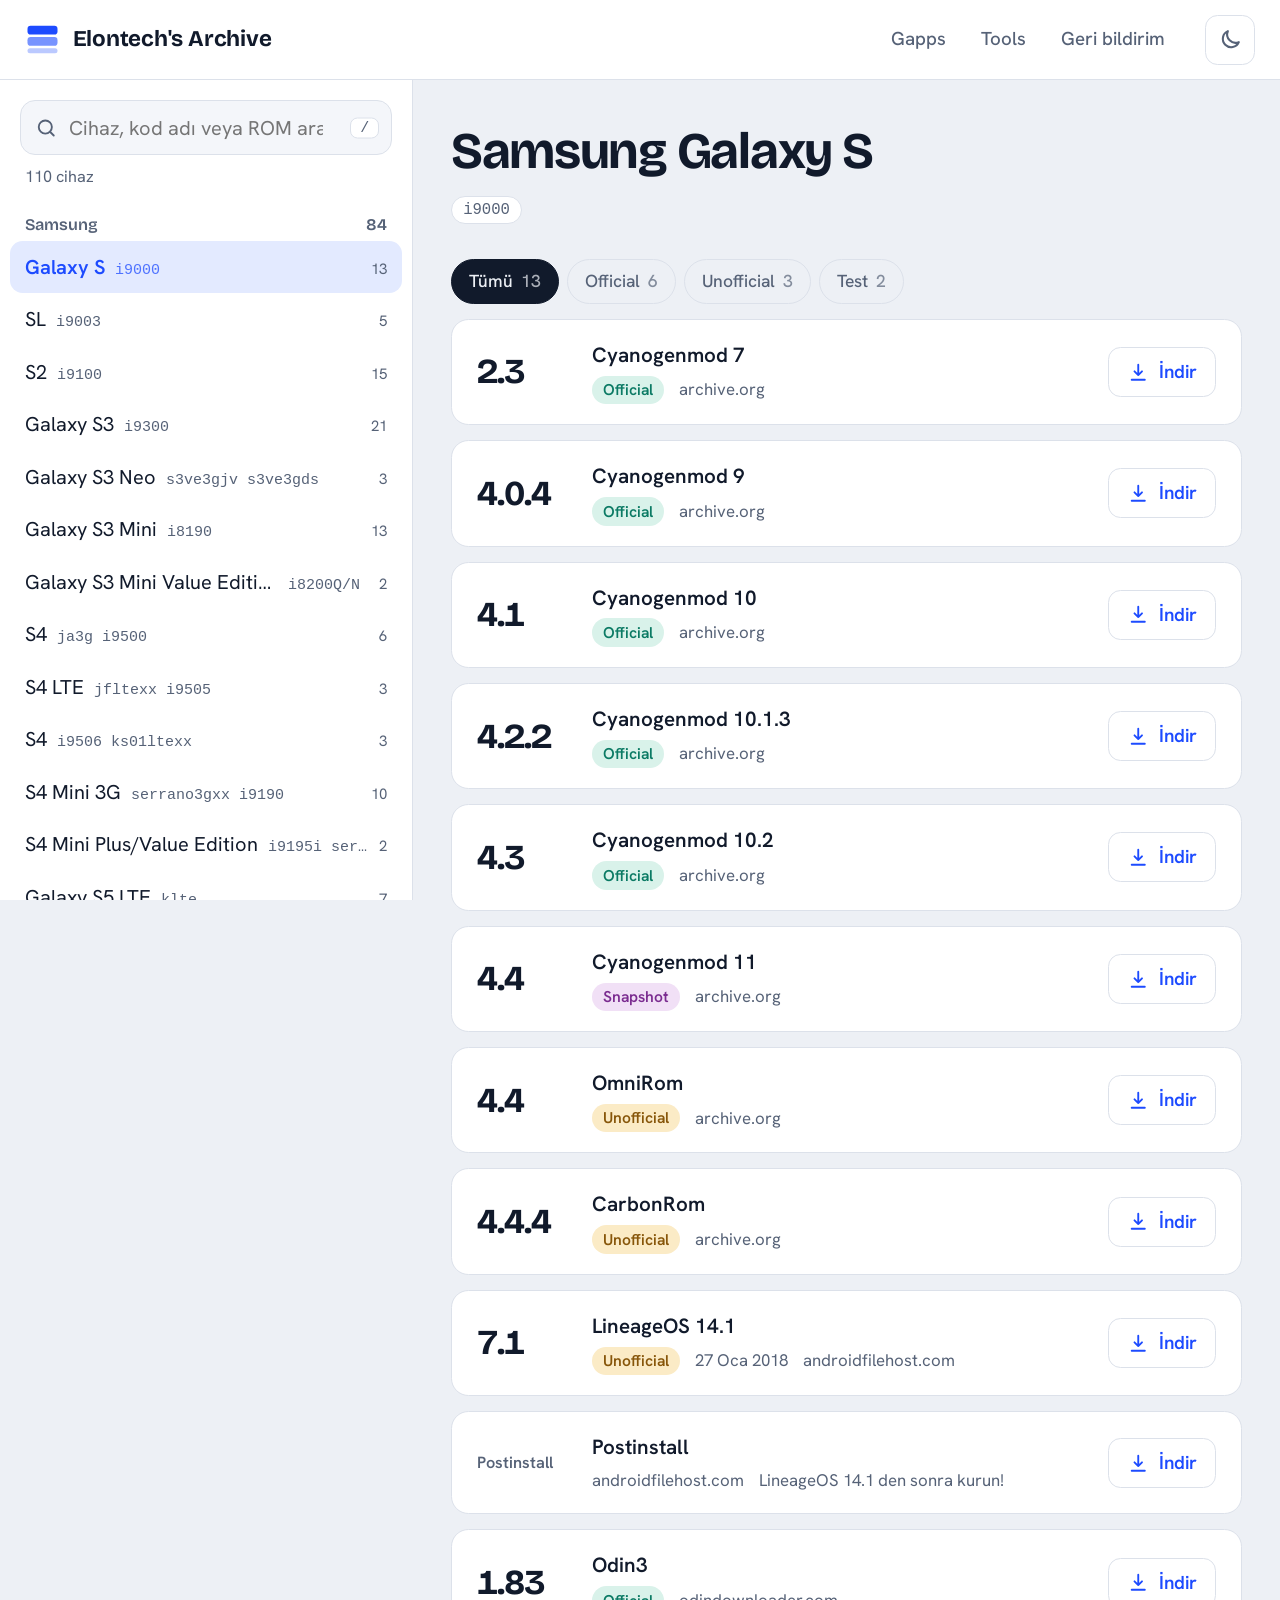
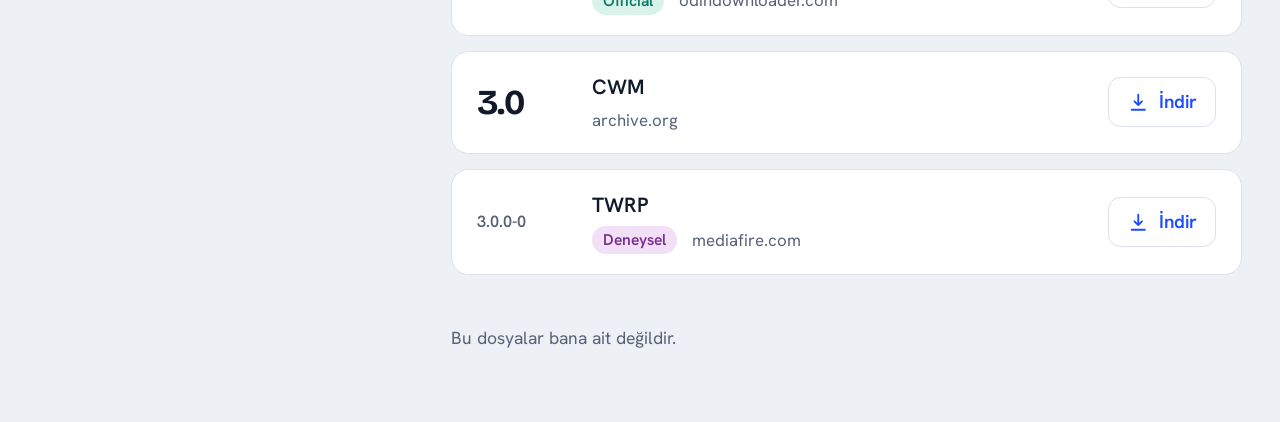
==== commit 3c221812: "new ui" ====
--- a/index.html
+++ b/index.html
@@ -1,99 +1,54 @@
-<!DOCTYPE html>
-<html lang="en">
-<head>
-  <meta charset="UTF-8">
-  <title>Elontech's archive
-  </title>
-  <link rel="stylesheet" href="style.css">
-</head>
-<body class="dark">
-
-<style>
-body {
-    margin: 0;
-}
-* {
-    margin: 0;
-    padding: 0;
-    box-sizing: border-box;
-}
-.navbar {
-    top: 0;
-    background: #0d68d1;
-    padding: 20px 10px;
-    display: flex;
-    justify-content: space-between;
-    align-items: center;
-}
-
-.navbar a {
-    color: white;
-    text-decoration: none;
-    margin-left: 20px;
-}
-
-.navbar a:hover {
-    color: #049fec;
-}
-
-.content {
-    padding: 1px;
-}
-</style>
-<link href="https://fonts.googleapis.com/css2?family=Inter:wght@300;400;500;600;700&display=swap" rel="stylesheet">
-</head>
-
-<body>
-
-<div class="navbar">
-    <div><strong class="logo">Elontech's Archive</strong></div>
-    <div>
-        <a href="direct.html">Feedback</a>
-        <a href="https://app.mediafire.com/folder/uhsy3rrp8yvwx">Gapps</a>
-        <a href="https://app.mediafire.com/folder/s58ye2eeu71y4">Tools</a>
-        
-    </div>
-</div>
-
-<div class="content">
-   
-    <p style="height:0px"></p>
-</div>
-<div class="wrapper">
-
-  <aside class="sidebar">
-    
-
-    <font size="3" color="89hC6vee">Devices</font>
-
-    <ul id="deviceList"></ul>
-  </aside>
-
-  <main class="main">
-    <table class="romtable">
-      <thead>
-        <tr>
-          <th>Dosya</th>
-          <th>Versiyon</th>
-          <th>Tarih</th>
-          <th>Tip</th>
-          <th>İndir</th>
-          
-        </tr>
-        
-      </thead>
-      <tbody id="romTable"></tbody>
-      
-    </table>
-      
-  </main>
-
-</div>
-<p style="margin-left: 43%; color: rgb(4, 184, 255);">Bu dosyalar bana ait değildir.</p>
-<script src="data.js"></script>
-<script src="script.js"></script>
-
-
-</body>
-
-</html>
+<!DOCTYPE html>
+<html lang="tr">
+<head>
+<meta charset="UTF-8">
+<meta name="viewport" content="width=device-width, initial-scale=1, viewport-fit=cover">
+<title>Elontech's Archive — Custom ROM, GApps ve araçlar</title>
+<meta name="description" content="Samsung, Sony, LG, Xiaomi ve daha fazlası için custom ROM, GApps ve araç arşivi.">
+<meta name="color-scheme" content="light dark">
+<link rel="icon" href="data:image/svg+xml,%3Csvg xmlns='http://www.w3.org/2000/svg' viewBox='0 0 28 28'%3E%3Crect width='28' height='28' rx='7' fill='%231d4bff'/%3E%3Crect x='6' y='6' width='16' height='5' rx='2' fill='white'/%3E%3Crect x='6' y='13' width='16' height='5' rx='2' fill='white' opacity='.65'/%3E%3Crect x='6' y='20' width='16' height='3' rx='1.5' fill='white' opacity='.35'/%3E%3C/svg%3E">
+<link rel="preconnect" href="https://fonts.googleapis.com">
+<link rel="preconnect" href="https://fonts.gstatic.com" crossorigin>
+<link href="https://fonts.googleapis.com/css2?family=Bricolage+Grotesque:opsz,wght@12..96,500..800&family=Hanken+Grotesk:wght@400;500;600&display=swap" rel="stylesheet">
+<link rel="stylesheet" href="style.css">
+<script>try{var t=localStorage.getItem('theme');if(t)document.documentElement.dataset.theme=t}catch(e){}</script>
+</head>
+<body>
+<a class="skip" href="#main">İçeriğe geç</a>
+<header class="topbar">
+  <a class="brand" href="./"><svg class="brand-mark" viewBox="0 0 28 28" aria-hidden="true"><rect x="2" y="3" width="24" height="7" rx="2.5" fill="currentColor"/><rect x="2" y="12" width="24" height="7" rx="2.5" fill="currentColor" opacity=".6"/><rect x="2" y="21" width="24" height="4" rx="2" fill="currentColor" opacity=".3"/></svg>Elontech's Archive</a>
+  <nav class="links" aria-label="Bağlantılar">
+    <a href="https://app.mediafire.com/folder/uhsy3rrp8yvwx" target="_blank" rel="noopener noreferrer">Gapps</a>
+    <a href="https://app.mediafire.com/folder/s58ye2eeu71y4" target="_blank" rel="noopener noreferrer">Tools</a>
+    <a href="direct.html">Geri bildirim</a>
+  </nav>
+  <button class="icon-btn" id="themeToggle" type="button" aria-label="Temayı değiştir">
+    <svg class="i-sun" viewBox="0 0 24 24" fill="none" stroke="currentColor" stroke-width="2" stroke-linecap="round" aria-hidden="true" hidden><circle cx="12" cy="12" r="4"/><path d="M12 2v2m0 16v2M4.9 4.9l1.4 1.4m11.4 11.4 1.4 1.4M2 12h2m16 0h2M4.9 19.1l1.4-1.4M17.7 6.3l1.4-1.4"/></svg>
+    <svg class="i-moon" viewBox="0 0 24 24" fill="none" stroke="currentColor" stroke-width="2" stroke-linecap="round" stroke-linejoin="round" aria-hidden="true"><path d="M20 14.5A8 8 0 0 1 9.5 4a8 8 0 1 0 10.5 10.5z"/></svg>
+  </button>
+</header>
+<div class="layout">
+  <aside class="sidebar" id="sidebar" aria-label="Cihazlar">
+    <div class="sidebar-head">
+      <label class="search">
+        <svg viewBox="0 0 24 24" fill="none" stroke="currentColor" stroke-width="2" stroke-linecap="round" aria-hidden="true"><circle cx="11" cy="11" r="7"/><path d="m20 20-3.5-3.5"/></svg>
+        <input id="search" type="search" placeholder="Cihaz, kod adı veya ROM ara" aria-label="Cihaz ara" autocomplete="off" spellcheck="false">
+        <kbd aria-hidden="true">/</kbd>
+      </label>
+      <button class="icon-btn sheet-close" id="sheetClose" type="button" aria-label="Kapat"><svg viewBox="0 0 24 24" fill="none" stroke="currentColor" stroke-width="2" stroke-linecap="round" aria-hidden="true"><path d="M6 6l12 12M18 6 6 18"/></svg></button>
+    </div>
+    <p class="result-count" id="resultCount" aria-live="polite"></p>
+    <nav class="device-list" id="deviceList" aria-label="Cihaz listesi"></nav>
+  </aside>
+  <div class="scrim" id="scrim" hidden></div>
+  <main class="main" id="main">
+    <button class="picker" id="picker" type="button"><svg viewBox="0 0 24 24" width="18" height="18" fill="none" stroke="currentColor" stroke-width="2" stroke-linecap="round" aria-hidden="true"><circle cx="11" cy="11" r="7"/><path d="m20 20-3.5-3.5"/></svg><span class="picker-text">Cihaz seç veya ara</span><svg viewBox="0 0 24 24" width="18" height="18" fill="none" stroke="currentColor" stroke-width="2" stroke-linecap="round" stroke-linejoin="round" aria-hidden="true"><path d="m6 9 6 6 6-6"/></svg></button>
+    <section class="device-view" id="deviceView" aria-live="polite"></section>
+    <footer class="footnote"><p>Bu dosyalar bana ait değildir.</p></footer>
+  </main>
+</div>
+<script src="data.js"></script>
+<script src="theme.js"></script>
+<script src="script.js"></script>
+</body>
+</html>
--- a/style.css
+++ b/style.css
@@ -1,142 +1,144 @@
-:root {
-  --bg-color: #f2f2f2;
-  --text-color: #333;
-  --sidebar-bg: #e4ecff;
-  --sidebar-text: #0062ff;
-  --sidebar-title: #444;
-  --main-bg: #fff;
-  --table-header-bg: #d9e8ff;
-  --table-border-color: #0278ff;
-  --table-row-border: #ddd;
-  --download-color: #2665ca;
-  --logo-color: #ffffff;
-}
-
-body {
-  margin: 0;
-  background: var(--bg-color);
-  font-family: 'Inter', sans-serif;
-  font-size: 18px;
-  color: var(--text-color);
-}
-
-.logo {
-  color: var(--logo-color);
-}
-
-.wrapper {
-  display: flex;
-  min-height: 122vh;
-}
-
-.sidebar {
-  width: 250px;
-  background: var(--sidebar-bg);
-  border-right: 1px solid #303030;
-  padding: 15px;
-}
-
-.sidebar-title {
-  font-size: 14px;
-  font-weight: bold;
-  margin-bottom: 15px;
-  color: var(--sidebar-title);
-}
-
-.sidebar ul {
-  list-style: none;
-  padding: 0;
-  margin: 0;
-}
-
-.sidebar li {
-  padding: 10px 4px;
-  cursor: pointer;
-  color: var(--sidebar-text);
-}
-
-.sidebar li:hover {
-  text-decoration: underline;
-}
-
-.sidebar li.active {
-  font-weight: bold;
-  color: #0084ff;
-}
-
-.main {
-  flex: 1;
-  padding: 1px;
-  background: var(--main-bg);
-}
-
-.romtable {
-  width: 100%;
-  border-collapse: collapse;
-  border-spacing: 0 8px;
-}
-
-.romtable th {
-  font-size: 15px;
-  background: var(--table-header-bg);
-  font-weight: normal;
-  text-align: left;
-  padding: 6px;
-  border-bottom: 3px solid var(--table-border-color);
-}
-
-.romtable tr {
-  background: #1e1e1e;
-  border-radius: 10px;
-}
-
-.romtable td{
-  padding: 12px;
-  border-bottom: 1px solid var(--table-row-border);
-  vertical-align: top;
-}
-
-.download {
-  color: var(--download-color);
-  text-decoration: none;
-}
-
-body.dark {
-  --bg-color: #121212;
-  --text-color: #e0e0e0;
-  --sidebar-bg: hsl(0, 2%, 9%);
-  --sidebar-text: #31a1fd;
-  --sidebar-title: #cccccc;
-  --main-bg: #000000;
-  --table-header-bg: #2a2a2a;
-  --table-border-color: #3a3a3a;
-  --table-row-border: #2b2a2a;
-  --download-color: #74c0fc;
-  --logo-color: #ffffff;
-}
-
-.nav-links {
-    display: flex;
-    align-items: center;
-}
-
-
-.dark-toggle:hover {
-    color: var(--navbar-link-hover);
-}
-
-@media (prefers-color-scheme: dark) {
-  body:not(.dark) {
-    --bg-color: #121212;
-    --text-color: #e0e0e0;
-    --sidebar-bg: #1e1e1e;
-    --sidebar-text: #61b3ff;
-    --sidebar-title: #cccccc;
-    --main-bg: #1a1a1a;
-    --table-header-bg: #242424;
-    --table-border-color: #3a3a3a;
-    --table-row-border: #333333;
-    --download-color: #74c0fc;
-    --logo-color: #ffffff;
-  }
-}+:root {
+  --bg:#edf0f5; --surface:#fff; --surface-2:#f4f6fa; --line:#dce1ea; --ink:#111a2b; --muted:#566277;
+  --accent:#1d4bff; --on-accent:#fff; --accent-soft:#e3eaff; --danger:#b3261e;
+  --official:#0b7a64; --official-bg:#d9f2ea; --unofficial:#87560a; --unofficial-bg:#fbebc6;
+  --test:#7b2c90; --test-bg:#f1e0f6; --port:#1b6a8f; --port-bg:#dcf0fa; --other:#4a5568; --other-bg:#e8ecf2;
+  --font-display:'Bricolage Grotesque','Hanken Grotesk',system-ui,sans-serif;
+  --font-body:'Hanken Grotesk',system-ui,-apple-system,'Segoe UI',Roboto,sans-serif;
+  --font-mono:ui-monospace,SFMono-Regular,Menlo,Consolas,monospace;
+  --topbar-h:4rem; --sidebar-w:20.625rem; color-scheme:light;
+}
+@media (prefers-color-scheme: dark) {
+  :root:not([data-theme="light"]) {
+    --bg:#0a0e15; --surface:#111823; --surface-2:#172131; --line:#243045; --ink:#e8edf5; --muted:#93a0b6;
+    --accent:#86a2ff; --on-accent:#0a0e15; --accent-soft:#1a2542; --danger:#ff8a80;
+    --official:#62d6b8; --official-bg:#0f2f28; --unofficial:#f3c45f; --unofficial-bg:#33290f;
+    --test:#dba9ec; --test-bg:#2e1a37; --port:#7fc8ee; --port-bg:#112b3a; --other:#a9b4c6; --other-bg:#1c2636; color-scheme:dark;
+  }
+}
+:root[data-theme="dark"] {
+  --bg:#0a0e15; --surface:#111823; --surface-2:#172131; --line:#243045; --ink:#e8edf5; --muted:#93a0b6;
+  --accent:#86a2ff; --on-accent:#0a0e15; --accent-soft:#1a2542; --danger:#ff8a80;
+  --official:#62d6b8; --official-bg:#0f2f28; --unofficial:#f3c45f; --unofficial-bg:#33290f;
+  --test:#dba9ec; --test-bg:#2e1a37; --port:#7fc8ee; --port-bg:#112b3a; --other:#a9b4c6; --other-bg:#1c2636; color-scheme:dark;
+}
+@media (min-width: 860px) { html { font-size:125%; } }
+*, *::before, *::after { box-sizing:border-box; }
+html { -webkit-text-size-adjust:100%; }
+body { margin:0; background:var(--bg); color:var(--ink); font:400 1rem/1.5 var(--font-body); }
+body.lock { overflow:hidden; }
+h1, h2, p, ul { margin:0; padding:0; }
+ul { list-style:none; }
+button, input, textarea { font:inherit; color:inherit; }
+a { color:var(--accent); }
+:focus-visible { outline:0.125rem solid var(--accent); outline-offset:0.125rem; }
+.skip { position:absolute; left:0.75rem; top:-60px; z-index:100; padding:0.625rem 0.875rem; border-radius:0.625rem; background:var(--accent); color:var(--on-accent); }
+.skip:focus { top:0.75rem; }
+
+/* üst çubuk */
+.topbar { position:sticky; top:0; z-index:30; height:var(--topbar-h); display:flex; align-items:center; gap:1.25rem; padding:0 1.25rem; background:var(--surface); border-bottom:1px solid var(--line); }
+.brand { display:inline-flex; align-items:center; gap:0.625rem; color:var(--ink); text-decoration:none; font:700 1.125rem/1 var(--font-display); letter-spacing:-.01em; }
+.brand-mark { width:1.75rem; height:1.75rem; color:var(--accent); }
+.tagline { color:var(--muted); font-size:0.875rem; }
+.links { display:flex; gap:0.25rem; margin-left:auto; }
+.links a { padding:0.5rem 0.75rem; border-radius:0.625rem; color:var(--muted); text-decoration:none; font-weight:500; font-size:0.9375rem; }
+.links a:hover, .links a[aria-current] { background:var(--surface-2); color:var(--ink); }
+.icon-btn { width:2.5rem; height:2.5rem; flex:none; display:grid; place-items:center; border:1px solid var(--line); border-radius:0.625rem; background:transparent; color:var(--muted); cursor:pointer; }
+.icon-btn:hover { background:var(--surface-2); color:var(--ink); }
+.icon-btn svg { width:1.25rem; height:1.25rem; }
+.icon-btn svg[hidden] { display:none; }
+
+/* yerleşim */
+.layout { display:grid; grid-template-columns:var(--sidebar-w) minmax(0,1fr); align-items:start; min-height:calc(100dvh - var(--topbar-h)); }
+.sidebar { position:sticky; top:var(--topbar-h); height:calc(100dvh - var(--topbar-h)); display:flex; flex-direction:column; background:var(--surface); border-right:1px solid var(--line); }
+.sidebar-head { display:flex; gap:0.5rem; align-items:center; padding:1rem 1rem 0.5rem; }
+.sheet-close, .picker, .scrim { display:none; }
+.search { position:relative; flex:1; display:block; }
+.search svg { position:absolute; left:0.75rem; top:50%; width:1.125rem; height:1.125rem; transform:translateY(-50%); color:var(--muted); pointer-events:none; }
+.search input { width:100%; height:2.75rem; padding:0 2.5rem 0 2.375rem; border:1px solid var(--line); border-radius:0.75rem; background:var(--surface-2); outline:none; }
+.search input:focus { border-color:var(--accent); box-shadow:0 0 0 0.1875rem var(--accent-soft); }
+.search kbd { position:absolute; right:0.625rem; top:50%; transform:translateY(-50%); padding:1px 0.4375rem; border:1px solid var(--line); border-radius:0.375rem; background:var(--surface); color:var(--muted); font:500 0.75rem var(--font-mono); }
+.search input:focus ~ kbd, .search input:not(:placeholder-shown) ~ kbd { display:none; }
+.result-count { padding:0 1.25rem 0.5rem; color:var(--muted); font-size:0.8125rem; }
+.device-list { flex:1; overflow-y:auto; padding:0 0.5rem 1.5rem; overscroll-behavior:contain; scrollbar-width:thin; scrollbar-color:var(--line) transparent; }
+.group-title { position:sticky; top:0; z-index:1; display:flex; justify-content:space-between; padding:0.875rem 0.75rem 0.375rem; background:var(--surface); color:var(--muted); font:600 0.8125rem/1 var(--font-display); }
+.device { display:flex; align-items:baseline; gap:0.5rem; width:100%; min-height:2.5rem; padding:0.5625rem 0.75rem; border:0; border-radius:0.625rem; background:transparent; text-align:left; cursor:pointer; }
+.device:hover { background:var(--surface-2); }
+.device[aria-current="true"] { background:var(--accent-soft); color:var(--accent); font-weight:600; }
+.device-title { flex:none; max-width:70%; overflow:hidden; text-overflow:ellipsis; white-space:nowrap; }
+.device-tags { flex:1; min-width:0; overflow:hidden; text-overflow:ellipsis; white-space:nowrap; color:var(--muted); font:400 0.75rem var(--font-mono); }
+.device[aria-current="true"] .device-tags { color:inherit; opacity:.75; }
+.device-count { color:var(--muted); font-size:0.75rem; font-weight:400; font-variant-numeric:tabular-nums; }
+.empty { padding:1.75rem 0.75rem; color:var(--muted); font-size:0.9375rem; }
+.empty strong { display:block; margin-bottom:0.375rem; color:var(--ink); font:600 1.0625rem var(--font-display); }
+.link-btn { padding:0; border:0; background:none; color:var(--accent); text-decoration:underline; cursor:pointer; }
+
+/* ana alan */
+.main { min-width:0; padding:2.25rem clamp(1.25rem,3vw,3rem) 3.5rem; }
+.device-head h1 { font:700 clamp(1.75rem,4vw,2.75rem)/1.05 var(--font-display); letter-spacing:-.025em; text-wrap:balance; }
+.tags { display:flex; flex-wrap:wrap; gap:0.375rem; margin-top:0.875rem; }
+.tag { padding:0.1875rem 0.5625rem; border:1px solid var(--line); border-radius:62.4375rem; background:var(--surface); color:var(--muted); font:400 0.78125rem var(--font-mono); }
+.filters { display:flex; flex-wrap:wrap; gap:0.375rem; margin-top:1.75rem; }
+.filter { height:2.25rem; padding:0 0.875rem; border:1px solid var(--line); border-radius:62.4375rem; background:transparent; color:var(--muted); font-size:0.875rem; font-weight:500; cursor:pointer; }
+.filter:hover { color:var(--ink); }
+.filter[aria-pressed="true"] { border-color:var(--ink); background:var(--ink); color:var(--bg); }
+.filter span { margin-left:0.375rem; opacity:.7; font-variant-numeric:tabular-nums; }
+.rom-list { display:grid; grid-template-columns:repeat(auto-fill,minmax(min(100%,30rem),1fr)); gap:0.75rem; margin-top:0.75rem; }
+.device-head + .rom-list { margin-top:1.75rem; }
+.rom-list > li { overflow:hidden; border:1px solid var(--line); border-radius:0.875rem; background:var(--surface); }
+.rom { display:grid; grid-template-columns:4.75rem minmax(0,1fr) auto; align-items:center; gap:0.5rem 1rem; padding:1rem 1.25rem; color:inherit; text-decoration:none; }
+a.rom:hover { background:var(--surface-2); }
+.ver { font:700 1.75rem/1 var(--font-display); letter-spacing:-.03em; font-variant-numeric:tabular-nums; white-space:nowrap; }
+.ver.is-long { font-size:1.375rem; }
+.ver.is-text { color:var(--muted); font:600 0.8125rem/1.25 var(--font-body); letter-spacing:0; white-space:normal; overflow-wrap:anywhere; }
+.rom-name { font-size:1.03125rem; font-weight:600; overflow-wrap:anywhere; }
+.rom-meta { display:flex; flex-wrap:wrap; align-items:center; gap:0.25rem 0.75rem; margin-top:0.25rem; color:var(--muted); font-size:0.84375rem; }
+.rom-meta:empty { display:none; }
+.badge { padding:0.125rem 0.5625rem; border-radius:62.4375rem; background:var(--other-bg); color:var(--other); font-size:0.78125rem; font-weight:600; }
+.badge.official { background:var(--official-bg); color:var(--official); }
+.badge.unofficial { background:var(--unofficial-bg); color:var(--unofficial); }
+.badge.test { background:var(--test-bg); color:var(--test); }
+.badge.port { background:var(--port-bg); color:var(--port); }
+.get { display:inline-flex; align-items:center; gap:0.5rem; height:2.5rem; padding:0 0.875rem; border:1px solid var(--line); border-radius:0.625rem; color:var(--accent); font-size:0.9375rem; font-weight:600; }
+.get svg { width:1.125rem; height:1.125rem; }
+a.rom:hover .get, a.rom:focus-visible .get { border-color:var(--accent); background:var(--accent); color:var(--on-accent); }
+.footnote { margin-top:2.5rem; color:var(--muted); font-size:0.875rem; }
+
+/* geri bildirim sayfası */
+.page { max-width:38.75rem; margin:0 auto; padding:3rem 1.25rem 4rem; }
+.page h1 { font:700 clamp(1.75rem,5vw,2.5rem)/1.1 var(--font-display); letter-spacing:-.025em; }
+.lead { margin-top:0.75rem; color:var(--muted); }
+.form { display:grid; gap:1.125rem; margin-top:2rem; }
+.field label { display:block; margin-bottom:0.375rem; font-size:0.90625rem; font-weight:600; }
+.field input, .field textarea { width:100%; padding:0.75rem 0.875rem; border:1px solid var(--line); border-radius:0.75rem; background:var(--surface); outline:none; }
+.field input:focus, .field textarea:focus { border-color:var(--accent); box-shadow:0 0 0 0.1875rem var(--accent-soft); }
+.field textarea { min-height:9.375rem; resize:vertical; }
+.btn { height:3rem; border:0; border-radius:0.75rem; background:var(--accent); color:var(--on-accent); font-weight:600; cursor:pointer; }
+.btn:disabled { opacity:.6; cursor:wait; }
+.status { min-height:1.5em; font-size:0.9375rem; }
+.status.ok { color:var(--official); }
+.status.err { color:var(--danger); }
+
+/* mobil */
+@media (max-width: 1000px) { .tagline { display:none; } }
+@media (max-width: 859px) {
+  .topbar { position:static; height:auto; flex-wrap:wrap; gap:0.25rem 0.5rem; padding:0.625rem 1rem 0.375rem; }
+  .icon-btn#themeToggle { order:2; margin-left:auto; }
+  .links { order:3; width:100%; margin-left:-12px; overflow-x:auto; }
+  .layout { display:block; }
+  .sidebar { position:fixed; inset:auto 0 0 0; z-index:50; height:min(82dvh,40rem); padding-bottom:env(safe-area-inset-bottom); border-right:0; border-top:1px solid var(--line); border-radius:1.25rem 1.25rem 0 0; transform:translateY(100%); visibility:hidden; transition:transform .28s cubic-bezier(.2,.8,.2,1), visibility 0s .28s; }
+  .sidebar.open { transform:none; visibility:visible; transition:transform .28s cubic-bezier(.2,.8,.2,1); }
+  .scrim { position:fixed; inset:0; z-index:40; display:block; background:rgba(5,10,20,.55); }
+  .scrim[hidden] { display:none; }
+  .sheet-close { display:grid; }
+  .search kbd { display:none; }
+  .picker { display:flex; align-items:center; gap:0.625rem; width:100%; min-height:3.25rem; margin-bottom:1.5rem; padding:0 1rem; border:1px solid var(--line); border-radius:0.875rem; background:var(--surface); color:var(--muted); text-align:left; cursor:pointer; }
+  .picker-text { flex:1; }
+  .main { padding:1.25rem 1rem 2.5rem; }
+  .rom { grid-template-columns:3.5rem minmax(0,1fr) auto; gap:0.75rem; padding:0.875rem 0.875rem; }
+  .ver { font-size:1.5rem; }
+  .ver.is-long { font-size:1.125rem; }
+  .get { width:2.5rem; padding:0; justify-content:center; }
+  .get-label { display:none; }
+}
+@media (prefers-reduced-motion: reduce) { * { transition:none !important; } }
